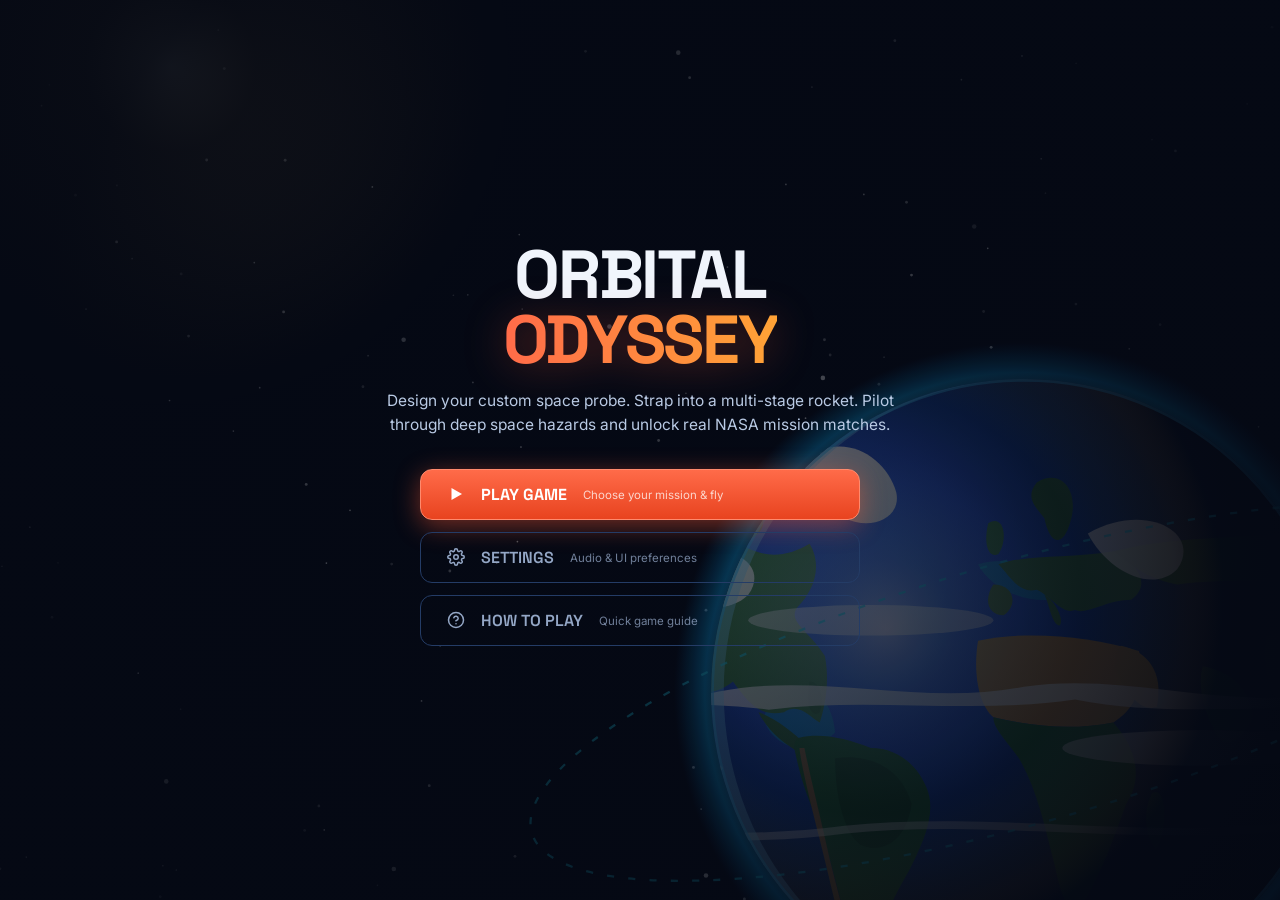
==== public/index.html @ 27b7d0a8 "Initial commit" ====
<!doctype html>
<html lang="en">
<head>
  <meta charset="utf-8">
  <meta name="viewport" content="width=device-width, initial-scale=1">
  <title>Orbital Odyssey — Spacecraft Builder & Flight Simulator</title>
  <meta name="description" content="Build your custom spacecraft, pass the rocket launch gate, survive deep-space emergencies, and explore the solar system!">
  <meta name="theme-color" content="#060a14">
  <link rel="icon" href="data:image/svg+xml,%3Csvg xmlns='http://www.w3.org/2000/svg' viewBox='0 0 32 32'%3E%3Crect width='32' height='32' rx='7' fill='%23060a14'/%3E%3Cellipse cx='16' cy='16' rx='13' ry='6' fill='none' stroke='%2322d3ee' stroke-width='2' transform='rotate(-25 16 16)'/%3E%3Ccircle cx='16' cy='16' r='5' fill='%23ff5a36'/%3E%3C/svg%3E">
  <link rel="preconnect" href="https://fonts.googleapis.com">
  <link rel="preconnect" href="https://fonts.gstatic.com" crossorigin>
  <link href="https://fonts.googleapis.com/css2?family=Inter:wght@400;500;600&family=JetBrains+Mono:wght@400;500;700&family=Space+Grotesk:wght@500;600;700;800&display=swap" rel="stylesheet">
  <link rel="stylesheet" href="css/styles.css">
</head>
<body>
  <!-- shared SVG paint servers -->
  <svg width="0" height="0" style="position:absolute" aria-hidden="true" focusable="false">
    <defs>
      <radialGradient id="atmo"><stop offset="68%" stop-color="#00e5ff" stop-opacity="0"/><stop offset="82%" stop-color="#00e5ff" stop-opacity=".3"/><stop offset="91%" stop-color="#29b6f6" stop-opacity=".75"/><stop offset="96%" stop-color="#0288d1" stop-opacity=".4"/><stop offset="100%" stop-color="#01579b" stop-opacity="0"/></radialGradient>
      <radialGradient id="atmoE"><stop offset="80%" stop-color="#cfe6ff" stop-opacity="0"/><stop offset="92%" stop-color="#cfe6ff" stop-opacity=".25"/><stop offset="100%" stop-color="#cfe6ff" stop-opacity="0"/></radialGradient>
      <radialGradient id="sphereShade" cx="28%" cy="30%" r="88%"><stop offset="0%" stop-color="#fff" stop-opacity=".25"/><stop offset="38%" stop-color="#fff" stop-opacity="0"/><stop offset="68%" stop-color="#000814" stop-opacity=".45"/><stop offset="88%" stop-color="#000511" stop-opacity=".88"/><stop offset="100%" stop-color="#000208" stop-opacity=".96"/></radialGradient>
      <radialGradient id="sphereShadeE" cx="30%" cy="35%" r="85%"><stop offset="0%" stop-color="#fff" stop-opacity=".22"/><stop offset="45%" stop-color="#000" stop-opacity="0"/><stop offset="100%" stop-color="#050a18" stop-opacity=".82"/></radialGradient>
      <radialGradient id="sphereShadeJ" cx="30%" cy="35%" r="85%"><stop offset="0%" stop-color="#fff" stop-opacity=".12"/><stop offset="50%" stop-color="#000" stop-opacity="0"/><stop offset="100%" stop-color="#000" stop-opacity=".8"/></radialGradient>
      <linearGradient id="rk_white" x1="0" x2="1"><stop offset="0" stop-color="#8d98ab"/><stop offset=".35" stop-color="#f4f6fa"/><stop offset=".7" stop-color="#c9d1de"/><stop offset="1" stop-color="#6b7589"/></linearGradient>
      <linearGradient id="rk_orange" x1="0" x2="1"><stop offset="0" stop-color="#8a3d12"/><stop offset=".35" stop-color="#ff9a52"/><stop offset=".7" stop-color="#d9702b"/><stop offset="1" stop-color="#7a3410"/></linearGradient>
      <radialGradient id="flameGrad" cx="50%" cy="0%" r="100%"><stop offset="0" stop-color="#fff"/><stop offset=".3" stop-color="#ffd27a"/><stop offset=".65" stop-color="#ff7a2e"/><stop offset="1" stop-color="#ff3d1a" stop-opacity="0"/></radialGradient>
      <radialGradient id="sunGlow" cx="50%" cy="50%" r="50%"><stop offset="0" stop-color="#fff6d0" stop-opacity=".95"/><stop offset=".25" stop-color="#ffd27a" stop-opacity=".4"/><stop offset="1" stop-color="#ffd27a" stop-opacity="0"/></radialGradient>
      <radialGradient id="stageGlow" cx="50%" cy="48%" r="60%"><stop offset="0" stop-color="#16315c" stop-opacity=".75"/><stop offset="1" stop-color="#060a14" stop-opacity="0"/></radialGradient>
      <filter id="softGlow" x="-50%" y="-50%" width="200%" height="200%"><feGaussianBlur stdDeviation="3" result="b"/><feMerge><feMergeNode in="b"/><feMergeNode in="SourceGraphic"/></feMerge></filter>
    </defs>
  </svg>

  <header id="topbar">
    <div class="brand" id="brand" title="Orbital Odyssey - Return to Main Menu">
      <svg class="logo" viewBox="0 0 40 40" aria-hidden="true">
        <ellipse cx="20" cy="20" rx="17" ry="7" fill="none" stroke="#22d3ee" stroke-width="2" transform="rotate(-24 20 20)"/>
        <circle cx="20" cy="20" r="8.5" fill="#0b1426" stroke="#ff5a36" stroke-width="3"/>
        <circle cx="33.5" cy="12.6" r="2.6" fill="#ff5a36"/>
      </svg>
      <div class="brand-text"><b>ORBITAL ODYSSEY</b><span>Spacecraft Simulator</span></div>
    </div>
    <ol id="gameStages" class="stages-nav" aria-label="Game progress">
      <li data-n="1"><b>1. MENU</b><i>Home</i></li>
      <li data-n="2"><b>2. MISSION</b><i>Select</i></li>
      <li data-n="3"><b>3. WORKSHOP</b><i>Build</i></li>
      <li data-n="4"><b>4. LAUNCH</b><i>Liftoff</i></li>
      <li data-n="5"><b>5. FLIGHT</b><i>Hazards</i></li>
      <li data-n="6"><b>6. REPORT</b><i>Debrief</i></li>
    </ol>
    <div id="phaseLabel" class="mono"></div>
    <div class="top-actions">
      <button class="btn ghost small" id="btnTopSettings" title="Game Settings"><svg class="btn-svg" viewBox="0 0 24 24"><circle cx="12" cy="12" r="3"/><path d="M19.4 15a1.65 1.65 0 0 0 .33 1.82l.06.06a2 2 0 0 1 0 2.83 2 2 0 0 1-2.83 0l-.06-.06a1.65 1.65 0 0 0-1.82-.33 1.65 1.65 0 0 0-1 1.51V21a2 2 0 0 1-2 2 2 2 0 0 1-2-2v-.09A1.65 1.65 0 0 0 9 19.4a1.65 1.65 0 0 0-1.82.33l-.06.06a2 2 0 0 1-2.83 0 2 2 0 0 1 0-2.83l.06-.06a1.65 1.65 0 0 0 .33-1.82 1.65 1.65 0 0 0-1.51-1H3a2 2 0 0 1-2-2 2 2 0 0 1 2-2h.09A1.65 1.65 0 0 0 4.6 9a1.65 1.65 0 0 0-.33-1.82l-.06-.06a2 2 0 0 1 0-2.83 2 2 0 0 1 2.83 0l.06.06a1.65 1.65 0 0 0 1.82.33H9a1.65 1.65 0 0 0 1-1.51V3a2 2 0 0 1 2-2 2 2 0 0 1 2 2v.09a1.65 1.65 0 0 0 1 1.51 1.65 1.65 0 0 0 1.82-.33l.06-.06a2 2 0 0 1 2.83 0 2 2 0 0 1 0 2.83l-.06.06a1.65 1.65 0 0 0-.33 1.82V9a1.65 1.65 0 0 0 1.51 1H21a2 2 0 0 1 2 2 2 2 0 0 1-2 2h-.09a1.65 1.65 0 0 0-1.51 1z"/></svg> Settings</button>
      <button class="btn ghost small" id="btnTutorial" title="View interactive tutorial"><svg class="btn-svg" viewBox="0 0 24 24"><circle cx="12" cy="12" r="10"/><path d="M9.09 9a3 3 0 0 1 5.83 1c0 2-3 3-3 3"/><line x1="12" y1="17" x2="12.01" y2="17"/></svg> How to Play</button>
      <button class="btn ghost small" id="btnMute" aria-pressed="false"><span id="muteIcon"><svg class="btn-svg" viewBox="0 0 24 24"><polygon points="11 5 6 9 2 9 2 15 6 15 11 19 11 5"/><path d="M19.07 4.93a10 10 0 0 1 0 14.14M15.54 8.46a5 5 0 0 1 0 7.07"/></svg></span> <span id="muteText">Sound ON</span></button>
    </div>
  </header>

  <main id="app">
    <!-- ================= 1. MAIN MENU SCREEN ================= -->
    <section id="screen-menu" class="screen active" aria-label="Main Menu">
      <div class="title-art"><svg id="menuArt" viewBox="0 0 900 700" preserveAspectRatio="xMidYMid slice" aria-hidden="true"></svg></div>
      <div class="menu-hero-wrap">
        <h1 class="menu-game-title">ORBITAL<br><span>ODYSSEY</span></h1>
        <p class="menu-tagline">Design your custom space probe. Strap into a multi-stage rocket. Pilot through deep space hazards and unlock real NASA mission matches.</p>

        <div class="menu-buttons-grid">
          <button class="btn primary big menu-btn pulse-btn" id="btnMenuPlay">
            <svg class="btn-svg" viewBox="0 0 24 24"><polygon points="6 4 20 12 6 20 6 4" fill="currentColor" stroke="none"/></svg> PLAY GAME <small>Choose your mission &amp; fly</small>
          </button>
          <button class="btn ghost big menu-btn" id="btnMenuSettings">
            <svg class="btn-svg" viewBox="0 0 24 24"><circle cx="12" cy="12" r="3"/><path d="M19.4 15a1.65 1.65 0 0 0 .33 1.82l.06.06a2 2 0 0 1 0 2.83 2 2 0 0 1-2.83 0l-.06-.06a1.65 1.65 0 0 0-1.82-.33 1.65 1.65 0 0 0-1 1.51V21a2 2 0 0 1-2 2 2 2 0 0 1-2-2v-.09A1.65 1.65 0 0 0 9 19.4a1.65 1.65 0 0 0-1.82.33l-.06.06a2 2 0 0 1-2.83 0 2 2 0 0 1 0-2.83l.06-.06a1.65 1.65 0 0 0 .33-1.82 1.65 1.65 0 0 0-1.51-1H3a2 2 0 0 1-2-2 2 2 0 0 1 2-2h.09A1.65 1.65 0 0 0 4.6 9a1.65 1.65 0 0 0-.33-1.82l-.06-.06a2 2 0 0 1 0-2.83 2 2 0 0 1 2.83 0l.06.06a1.65 1.65 0 0 0 1.82.33H9a1.65 1.65 0 0 0 1-1.51V3a2 2 0 0 1 2-2 2 2 0 0 1 2 2v.09a1.65 1.65 0 0 0 1 1.51 1.65 1.65 0 0 0 1.82-.33l.06-.06a2 2 0 0 1 2.83 0 2 2 0 0 1 0 2.83l-.06.06a1.65 1.65 0 0 0-.33 1.82V9a1.65 1.65 0 0 0 1.51 1H21a2 2 0 0 1 2 2 2 2 0 0 1-2 2h-.09a1.65 1.65 0 0 0-1.51 1z"/></svg> SETTINGS <small>Audio &amp; UI preferences</small>
          </button>
          <button class="btn ghost big menu-btn" id="btnMenuTutorial">
            <svg class="btn-svg" viewBox="0 0 24 24"><circle cx="12" cy="12" r="10"/><path d="M9.09 9a3 3 0 0 1 5.83 1c0 2-3 3-3 3"/><line x1="12" y1="17" x2="12.01" y2="17"/></svg> HOW TO PLAY <small>Quick game guide</small>
          </button>
        </div>
      </div>
    </section>

    <!-- ================= 2. LEVEL SELECTION SCREEN ================= -->
    <section id="screen-level" class="screen" aria-label="Level Select">
      <div class="title-art"><svg id="levelArt" viewBox="0 0 900 700" preserveAspectRatio="xMidYMid slice" aria-hidden="true"></svg></div>
      <div class="title-inner">
        <div class="level-head">
          <button class="btn ghost small" id="btnBackToMenu">&larr; Back to Main Menu</button>
          <div class="section-label mono">SELECT YOUR MISSION DESTINATION</div>
          <h2>Where do you want to explore?</h2>
          <p class="dim">Pick a target destination. Each mission has unique budget, weight limits, sunlight conditions, and radiation hazards.</p>
        </div>

        <div id="scnCards" class="scn-cards"></div>
        <div id="briefing" class="briefing"></div>

        <div class="cta-row">
          <button class="btn primary big pulse-btn" id="btnStartLevel">
            <svg class="btn-svg" viewBox="0 0 24 24"><path d="M4.5 16.5c-1.5 1.26-2 5-2 5s3.74-.5 5-2c.71-.84.7-2.13-.09-2.91a2.18 2.18 0 0 0-2.91-.09z"/><path d="m12 15-3-3a22 22 0 0 1 2-3.95A12.88 12.88 0 0 1 22 2c0 2.72-.78 7.5-4.05 11a22.7 22.7 0 0 1-3.95 2z"/></svg> ENTER WORKSHOP &rarr; <small>Start Designing Your Ship</small>
          </button>
        </div>
      </div>
    </section>

    <!-- ================= 3. SPACECRAFT WORKSHOP ================= -->
    <section id="screen-config" class="screen" aria-label="Spacecraft Workshop">
      <!-- HUD Vitals -->
      <div id="hud" aria-live="off"></div>

      <!-- Workshop Grid -->
      <div id="cfgGrid">
        <aside id="leftPanel" class="panel" aria-label="Parts workshop">
          <div class="workshop-tools-bar">
            <div id="tabs" role="tablist" aria-label="Subsystems"></div>
            <!-- Simplified UI toggle -->
            <div class="ui-mode-toggle" title="Switch between simplified view and detailed specifications">
              <button class="ui-mode-btn active" id="btnModeSimple">Simple View</button>
              <button class="ui-mode-btn" id="btnModeDetailed">Detailed Specs</button>
            </div>
          </div>
          <div id="tabBlurb" class="blurb"></div>
          <div id="cards" class="cards"></div>
        </aside>

        <!-- 3D Center Stage -->
        <div id="stageWrap" class="stage-wrap">
          <svg id="stage" viewBox="0 0 760 540" role="img" aria-label="Rotating 2.5D spacecraft in workshop">
            <rect width="760" height="540" fill="#070d1b"/>
            <rect width="760" height="540" fill="url(#stageGlow)"/>
            <g id="stageBg"></g>
            <ellipse id="shipShadow" cx="380" cy="420" rx="170" ry="34" fill="#000" opacity=".5"/>
            <g id="shipG" transform="translate(380,262)"><g id="shipLayer"></g></g>
            <g id="fxLayer"></g>
            <g class="brackets" fill="none" stroke="#22d3ee" stroke-width="2" opacity=".55">
              <path d="M16 44V16h28M744 44V16h-28M16 496v28h28M744 496v28h-28"/>
            </g>
          </svg>
          <div class="stage-tag mono tl">SPACECRAFT WORKSHOP &bull; <span id="stageScn"></span></div>
          <div class="stage-tag mono tr"><span class="dot"></span> ASSEMBLY ACTIVE</div>
          <div class="stage-tag mono bl">Tip: Drag to rotate ship &bull; Hover card to preview &bull; Click to equip</div>
          <div class="stage-ctl">
            <label class="chk"><input type="checkbox" id="chkLabels" checked> Labels</label>
            <label class="chk"><input type="checkbox" id="chkSpin" checked> Auto-rotate</label>
          </div>
          <div id="boosterTag" class="booster-tag mono"></div>
        </div>

        <!-- Right Flight Director / Checklist Panel -->
        <aside id="rightPanel" class="panel" aria-label="Flight director console">
          <div class="panel-title mono">FLIGHT READINESS CHECKLIST</div>
          <div id="segments" class="segments"></div>
          
          <div class="panel-subtitle mono">ENGINEERING ALERTS</div>
          <div id="warnings" class="warnings" aria-live="polite"></div>

          <div class="panel-subtitle mono">INSTALLED COMPONENTS <span id="bomCount"></span></div>
          <div id="bom" class="bom"></div>

          <div class="launch-box">
            <button class="btn launch" id="btnLaunch"><svg class="btn-svg" viewBox="0 0 24 24"><path d="M4.5 16.5c-1.5 1.26-2 5-2 5s3.74-.5 5-2c.71-.84.7-2.13-.09-2.91a2.18 2.18 0 0 0-2.91-.09z"/><path d="m12 15-3-3a22 22 0 0 1 2-3.95A12.88 12.88 0 0 1 22 2c0 2.72-.78 7.5-4.05 11a22.7 22.7 0 0 1-3.95 2z"/></svg> LAUNCH MISSION</button>
            <button class="btn ghost small" id="btnBackToLevel">&larr; Back to Mission Select</button>
          </div>
        </aside>
      </div>
    </section>

    <!-- ================= 4. LAUNCH SCREEN ================= -->
    <section id="screen-launch" class="screen" aria-label="Launch sequence">
      <div id="launchWrap">
        <div class="launch-stage">
          <svg id="launchSvg" viewBox="0 0 800 540" preserveAspectRatio="xMidYMid slice" aria-label="Rocket ascent animation"></svg>
          <div id="launchCall" class="call mono"></div>
          <div class="launch-mission-bar mono" id="launchMissionBar">
            <span class="badge-dot" style="background:var(--cyan)"></span>
            <span>HOLD GREEN CORRIDOR &bull; SEPARATE BOOSTERS AT BURNOUT!</span>
          </div>
          <div class="arcade-score-badge mono" id="launchScoreBadge">
            <span>FLIGHT SCORE: <b id="launchScoreVal">0</b></span>
            <span class="combo-pill" id="launchComboPill">1.0x VECTOR</span>
          </div>
          <div class="launch-arcade-bar" id="launchArcadeBar">
            <button class="arcade-steer-btn" id="btnSteerLeft" title="Steer Left (A / Left Arrow)"><svg class="btn-svg" viewBox="0 0 24 24"><polyline points="15 18 9 12 15 6"/></svg> STEER [A]</button>
            <div class="corridor-gauge" title="Keep the rocket in the green trajectory corridor">
              <span class="corridor-lbl mono">FLIGHT VECTOR</span>
              <div class="corridor-track">
                <div class="corridor-zone"></div>
                <div class="corridor-pointer" id="corridorPointer"></div>
              </div>
            </div>
            <button class="arcade-steer-btn" id="btnSteerRight" title="Steer Right (D / Right Arrow)">STEER [D] <svg class="btn-svg" viewBox="0 0 24 24"><polyline points="9 18 15 12 9 6"/></svg></button>
            <button class="arcade-stage-btn pulse-crisis" id="btnManualStage" style="display:none" title="Separate Stage (SPACE)"><svg class="btn-svg" viewBox="0 0 24 24"><polygon points="13 2 3 14 12 14 11 22 21 10 12 10 13 2"/></svg> &#128640; SEPARATE BOOSTERS NOW! [SPACE]</button>
          </div>
        </div>
        <aside class="panel launch-hud">
          <div class="panel-title mono">LAUNCH CONTROL &bull; COUNTDOWN</div>
          <div class="clock mono" id="launchClock">T-00:03</div>
          <div class="tm-grid mono">
            <div><span>ALTITUDE</span><b id="tmAlt">0</b><i>km</i></div>
            <div><span>SPEED</span><b id="tmVel">0.00</b><i>km/s</i></div>
            <div><span>STAGE</span><b id="tmStage">PAD</b><i></i></div>
            <div><span>SPEED GAINED</span><b id="tmDv">0.00</b><i>km/s</i></div>
          </div>
          <!-- Launch Stress / Stability Card -->
          <div class="launch-stress-card" id="launchStressCard">
            <div class="stress-head mono">
              <span>FLIGHT STABILITY</span>
              <b id="stressVal" style="color:var(--cyan)">100% NOMINAL</b>
            </div>
            <div class="stress-track">
              <div id="stressFill" class="stress-fill good" style="width:100%"></div>
            </div>
            <div class="stress-tip mono" id="stressTip">STEER TO STAY IN GREEN CORRIDOR</div>
          </div>
          <div class="panel-title mono">PRE-FLIGHT GO / NO-GO POLL</div>
          <ul id="gates" class="gates"></ul>
          <div class="panel-title mono">ROCKET SPEED &amp; FUEL (DELTA-V)</div>
          <div class="dvbar"><div id="dvFill"></div><div id="dvReq"></div></div>
          <div class="mono dvtxt" id="dvText"></div>
        </aside>
      </div>
      <div id="failModal" class="modal" hidden></div>
    </section>

    <!-- ================= 5. LIVE OPERATIONS ================= -->
    <section id="screen-ops" class="screen" aria-label="Live deep-space operations">
      <div id="opsGrid">
        <div id="opsStage" class="stage-wrap ops-stage">
          <div class="ops-viewport-wrap" id="opsViewportWrap">
            <svg id="opsSvg" viewBox="0 0 760 470" aria-label="Orbital view"></svg>
            <div class="ops-clock mono" id="opsClock">MET 00:00</div>
            <div class="ops-score-pill mono" id="opsScorePill">SCORE: <b id="gameScoreVal">0</b> &bull; PHOTOS: <b id="photoCount">0/3</b></div>
            <button class="btn ghost small ops-guide-trigger-btn" id="btnOpsGuide" title="Open Stage 5 Flight Guide"><svg class="btn-svg" viewBox="0 0 24 24"><circle cx="12" cy="12" r="10"/><path d="M9.09 9a3 3 0 0 1 5.83 1c0 2-3 3-3 3"/><line x1="12" y1="17" x2="12.01" y2="17"/></svg> Flight Guide</button>
            <div id="crisisBanner" class="crisis-banner" hidden></div>
            <div class="ops-orbit-tag mono" id="opsOrbitTag"></div>
            <div id="opsFlash" class="flash"></div>

            <!-- Interactive Science Target Reticle & Shutter Button -->
            <div id="scienceTarget" class="science-target" style="display:none">
              <div class="target-crosshair"></div>
              <div class="target-info">
                <span class="target-badge mono">DISCOVERY IN RANGE</span>
                <b class="target-title" id="targetTitle">AURORA BOREALIS</b>
                <button class="btn primary small snap-btn pulse-btn" id="btnSnapPhoto">
                  <svg class="btn-svg" viewBox="0 0 24 24"><path d="M23 19a2 2 0 0 1-2 2H3a2 2 0 0 1-2-2V8a2 2 0 0 1 2-2h4l2-3h6l2 3h4a2 2 0 0 1 2 2z"/><circle cx="12" cy="13" r="4"/></svg> SNAP PHOTO [SPACE]
                </button>
              </div>
            </div>
            <div id="shutterFlash" class="shutter-flash"></div>
            <div id="discoveryCard" class="discovery-card" hidden></div>
          </div>

          <!-- Tactile Spacecraft Flight Deck Console -->
          <div class="flight-deck-console" id="flightDeckConsole">
            <!-- Station 1: Propulsion & Thruster Controls -->
            <div class="console-box rcs-station">
              <div class="console-head mono">
                <span class="mod-led active"></span>
                <span>RCS PROPULSION</span>
                <b id="rcsFuelBadge" class="fuel-badge">READY</b>
              </div>
              <div class="rcs-actions-deck">
                <button class="rcs-fire-btn pulse-crisis" id="btnConsoleRcsBurst" title="Fire RCS Thruster Burst (SPACE)">
                  <svg class="btn-svg" viewBox="0 0 24 24"><polygon points="13 2 3 14 12 14 11 22 21 10 12 10 13 2"/></svg>
                  <div class="btn-label-group">
                    <b>FIRE RCS BURST [SPACE]</b>
                    <small>-2.8s IN SHADOW &bull; +150 PTS</small>
                  </div>
                </button>
              </div>
            </div>

            <!-- Station 2: Power Matrix -->
            <div class="console-box power-station">
              <div class="console-head mono">
                <span class="mod-led active" id="pwrDeckLed"></span>
                <span>POWER MATRIX</span>
                <b id="consoleNetVal" class="mono" style="color:var(--green)">+25 W</b>
              </div>
              <div class="pwr-switches-deck">
                <button class="console-sw on" id="swDeckCam" data-deck-act="instCam" title="Toggle Cameras">
                  <span class="sw-bulb"></span>
                  <span class="mono">CAMERAS</span>
                </button>
                <button class="console-sw on" id="swDeckSci" data-deck-act="instSci" title="Toggle Sensors">
                  <span class="sw-bulb"></span>
                  <span class="mono">SENSORS</span>
                </button>
                <button class="console-sw on" id="swDeckTx" data-deck-act="txBoost" title="Toggle Radio Boost">
                  <span class="sw-bulb"></span>
                  <span class="mono">TX BOOST</span>
                </button>
                <button class="console-sw" id="swDeckEco" data-deck-act="ecoSleep" title="Toggle Power Saving Sleep">
                  <span class="sw-bulb amber"></span>
                  <span class="mono">ECO SLEEP</span>
                </button>
              </div>
            </div>

            <!-- Station 3: Tactical Emergency Module -->
            <div class="console-box emergency-station" id="consoleEmergencyStation">
              <div id="deckEmergencyContent"></div>
            </div>
          </div>
        </div>
        <aside id="opsPanel" class="panel ops-panel" aria-label="Spacecraft control panel"></aside>
      </div>
    </section>

    <!-- ================= 6. RESULTS & DEBRIEF ================= -->
    <section id="screen-debrief" class="screen" aria-label="Mission evaluation report">
      <div id="debrief" class="debrief"></div>
    </section>
  </main>

  <!-- ================= SETTINGS MODAL ================= -->
  <div id="settingsModal" class="modal settings-modal" hidden>
    <div class="modal-card settings-card" role="dialog" aria-modal="true" aria-labelledby="settingsTitle">
      <div class="modal-head">
        <span class="mono">PREFERENCES</span>
        <h2 id="settingsTitle">Game Settings</h2>
        <button class="tut-close-btn" id="btnSettingsX" aria-label="Close Settings">&times;</button>
      </div>
      <div class="modal-body settings-body">
        <div class="setting-row">
          <div>
            <b>Game Audio &amp; Sound FX</b>
            <p class="dim">Adjust synthesizer sound effects, rocket rumbles, and flight alarms.</p>
          </div>
          <div class="volume-slider-box">
            <button class="btn ghost small vol-mute-btn" id="btnVolMute" title="Mute/Unmute"><svg class="btn-svg" viewBox="0 0 24 24"><polygon points="11 5 6 9 2 9 2 15 6 15 11 19 11 5"/><path d="M19.07 4.93a10 10 0 0 1 0 14.14M15.54 8.46a5 5 0 0 1 0 7.07"/></svg></button>
            <input type="range" id="volSlider" min="0" max="100" value="70" class="volume-slider" aria-label="Game Volume">
            <span class="mono vol-val" id="volVal">70%</span>
          </div>
        </div>

        <div class="setting-row">
          <div>
            <b>Interactive Tutorial</b>
            <p class="dim">Step-by-step game guide explaining spacecraft assembly, launch checks, and space hazards.</p>
          </div>
          <div class="tut-setting-btns">
            <button class="btn primary" id="btnSettingsPlayTut"><svg class="btn-svg" viewBox="0 0 24 24"><polygon points="6 4 20 12 6 20 6 4" fill="currentColor" stroke="none"/></svg> Play Tutorial Now</button>
            <button class="btn ghost small" id="btnSettingsResetTut" title="Reset auto-display for first-time play">Reset Auto-Play</button>
          </div>
        </div>
      </div>
      <div class="modal-foot">
        <button class="btn primary" id="btnSettingsClose">Save &amp; Close</button>
      </div>
    </div>
  </div>

  <!-- ================= INTERACTIVE TUTORIAL MODAL ================= -->
  <div id="tutorialModal" class="modal tutorial-modal" hidden>
    <div class="modal-card tut-card" role="dialog" aria-modal="true" aria-labelledby="tutTitle">
      <div class="tut-head">
        <div class="tut-step-badge mono" id="tutStepBadge">STEP 1 OF 6</div>
        <button class="tut-close-btn" id="btnTutSkip" aria-label="Skip Tutorial">&times; Skip</button>
      </div>
      <div class="tut-body">
        <div class="tut-icon-wrap" id="tutIcon"><svg class="icon-svg tut-icon-svg" viewBox="0 0 24 24"><path d="M13 7 9 3 5 7l4 4"/><path d="m17 11 4 4-4 4-4-4"/><path d="m8 12 4 4 6-6-4-4Z"/><path d="m16 8 3-3"/><path d="M9 21a6 6 0 0 0-6-6"/></svg></div>
        <h2 id="tutTitle">Welcome, Flight Commander!</h2>
        <p id="tutDesc">You are about to design and fly a real NASA-inspired spacecraft. Let's do a quick 6-step walkthrough to ensure your mission is a success!</p>
        <div class="tut-visual" id="tutVisual"></div>
      </div>
      <div class="tut-foot">
        <div class="tut-dots" id="tutDots"></div>
        <div class="tut-actions">
          <button class="btn ghost small" id="btnTutPrev" style="display:none">&larr; Back</button>
          <button class="btn primary" id="btnTutNext">Next &rarr;</button>
        </div>
      </div>
    </div>
  </div>

  <!-- ================= STAGE 5 FLIGHT OPERATIONS GUIDE MODAL ================= -->
  <div id="opsTutModal" class="modal tutorial-modal" hidden>
    <div class="modal-card tut-card ops-guide-dialog" role="dialog" aria-modal="true" aria-labelledby="opsTutTitle">
      <div class="tut-head">
        <div class="tut-step-badge mono">STAGE 5 &bull; SPACE FLIGHT GUIDE</div>
        <button class="tut-close-btn" id="btnOpsTutSkip" aria-label="Close Guide">&times; Close</button>
      </div>
      <div class="tut-body ops-guide-body">
        <div class="tut-icon-wrap"><svg class="btn-svg" style="width:36px;height:36px;" viewBox="0 0 24 24"><path d="M4.5 16.5c-1.5 1.26-2 5-2 5s3.74-.5 5-2c.71-.84.7-2.13-.09-2.91a2.18 2.18 0 0 0-2.91-.09z"/><path d="m12 15-3-3a22 22 0 0 1 2-3.95A12.88 12.88 0 0 1 22 2c0 2.72-.78 7.5-4.05 11a22.7 22.7 0 0 1-3.95 2z"/></svg></div>
        <h2 id="opsTutTitle">Live Deep-Space Operations!</h2>
        <p>Your probe is now orbiting in space. Cruise freely while systems are green, but respond quickly to <b>3 space emergencies</b>:</p>
        <div class="ops-guide-grid">
          <div class="ops-guide-card">
            <div class="guide-num">1</div>
            <div class="guide-content">
              <div class="guide-card-head">
                <b>Night Shadow (Eclipse)</b>
                <span class="guide-badge-alert">Emergency 1</span>
              </div>
              <p>Solar panels produce 0 W in the dark. Keep your battery alive until sunrise:</p>
              <div class="guide-steps-flow">
                <span class="guide-step-pill action"><svg class="btn-svg" viewBox="0 0 24 24"><path d="M21 12.79A9 9 0 1 1 11.21 3 7 7 0 0 0 21 12.79z"/></svg> Click "Sleep Instruments" (Auto-wakes at sunrise!)</span>
              </div>
            </div>
          </div>
          <div class="ops-guide-card active-guide-card">
            <div class="guide-num">2</div>
            <div class="guide-content">
              <div class="guide-card-head">
                <b>Cosmic Ray Glitch</b>
                <span class="guide-badge-alert">Emergency 2</span>
              </div>
              <p>Radiation freezes flight computer. Two easy ways to restore it:</p>
              <div class="guide-steps-flow">
                <span class="guide-step-pill action"><svg class="btn-svg" viewBox="0 0 24 24"><path d="M13 2L3 14h9l-1 8 10-12h-9l1-8z"/></svg> <b>Method 1:</b> Tap 4 flashing RAM chips</span>
                <span class="mono dim" style="font-size:10px;">- OR -</span>
                <span class="guide-step-pill"><svg class="btn-svg" viewBox="0 0 24 24"><path d="M12 2v6M9 2v4M15 2v4M6 8h12v4a6 6 0 0 1-6 6v4"/></svg> <b>Method 2:</b> Route Backup &rarr; Reboot</span>
              </div>
            </div>
          </div>
          <div class="ops-guide-card">
            <div class="guide-num">3</div>
            <div class="guide-content">
              <div class="guide-card-head">
                <b>Radio Window Closing</b>
                <span class="guide-badge-alert">Emergency 3</span>
              </div>
              <p>Earth contact window is closing. Downlink stored telemetry:</p>
              <div class="guide-steps-flow">
                <span class="guide-step-pill action"><svg class="btn-svg" viewBox="0 0 24 24"><path d="M2 20h.01M7 20v-4M12 20v-8M17 20V4"/><polyline points="13 8 17 4 21 8"/></svg> Click "Activate Boost" (+50% speed)</span>
              </div>
            </div>
          </div>
        </div>
      </div>
      <div class="tut-foot">
        <div class="mono dim" style="font-size:11.5px">Tip: Re-open anytime via the top-right button!</div>
        <button class="btn primary big" id="btnOpsTutStart"><svg class="btn-svg" viewBox="0 0 24 24"><path d="M4.5 16.5c-1.5 1.26-2 5-2 5s3.74-.5 5-2c.71-.84.7-2.13-.09-2.91a2.18 2.18 0 0 0-2.91-.09z"/><path d="m12 15-3-3a22 22 0 0 1 2-3.95A12.88 12.88 0 0 1 22 2c0 2.72-.78 7.5-4.05 11a22.7 22.7 0 0 1-3.95 2z"/></svg> Start Flight &rarr;</button>
      </div>
    </div>
  </div>

  <div id="toast" role="status" aria-live="polite"></div>

  <script src="js/data.js"></script>
  <script src="js/engine.js"></script>
  <script src="js/audio.js"></script>
  <script src="js/iso.js"></script>
  <script src="js/ui.js"></script>
  <script src="js/flow.js"></script>
</body>
</html>
---- public/css/styles.css ----
/* Orbital Odyssey — Modern Space Mission Simulator aesthetic */
:root {
  --bg: #050914;
  --bg2: #081020;
  --panel: #0a1426;
  --panel2: #0e1b33;
  --line: #182846;
  --line2: #243c66;
  --txt: #f0f5fc;
  --dim: #94a7c6;
  --mute: #586c8f;
  --cyan: #22d3ee;
  --cyan2: #67e8f9;
  --orange: #ff5a36;
  --orange-glow: rgba(255, 90, 54, .45);
  --green: #34d399;
  --green-glow: rgba(52, 211, 153, .4);
  --amber: #fbbf24;
  --red: #f87171;
  --violet: #a78bfa;
  --mono: 'JetBrains Mono', ui-monospace, 'SFMono-Regular', Menlo, Consolas, monospace;
  --head: 'Space Grotesk', 'Inter', system-ui, sans-serif;
  --body: 'Inter', system-ui, -apple-system, 'Segoe UI', sans-serif;
  --top: 56px;
}

* {
  box-sizing: border-box;
}

html,
body {
  margin: 0;
  background: var(--bg);
  color: var(--txt);
  font-family: var(--body);
  font-size: 14px;
  line-height: 1.45;
  -webkit-font-smoothing: antialiased;
}

body {
  min-height: 100vh;
  overflow-x: hidden;
}

button {
  font-family: inherit;
  color: inherit;
  cursor: pointer;
}

h1,
h2,
h3,
h4,
h5 {
  font-family: var(--head);
  margin: 0;
  font-weight: 700;
  letter-spacing: -.01em;
}

p {
  margin: 0;
}

.mono {
  font-family: var(--mono);
  letter-spacing: .02em;
}

.dim {
  color: var(--dim);
}

:focus-visible {
  outline: 2px solid var(--cyan2);
  outline-offset: 2px;
}

.eyebrow {
  font-size: 11px;
  letter-spacing: .16em;
  color: var(--cyan);
  text-transform: uppercase;
}

/* ---------- buttons ---------- */
.btn {
  border: 1px solid var(--line2);
  background: #112042;
  padding: 9px 16px;
  border-radius: 10px;
  font-weight: 600;
  font-size: 13px;
  display: inline-flex;
  align-items: center;
  gap: 8px;
  transition: transform .12s, background .15s, border-color .15s, box-shadow .15s;
}

.btn:hover {
  background: #17305e;
  border-color: var(--cyan);
}

.btn:active {
  transform: translateY(1px) scale(.99);
}

.btn.ghost {
  background: transparent;
  border-color: var(--line2);
  color: var(--dim);
}

.btn.ghost:hover {
  color: var(--txt);
  background: rgba(34, 211, 238, .08);
}

.btn.small {
  padding: 6px 12px;
  font-size: 12px;
}

.btn.primary {
  background: linear-gradient(180deg, #ff6b49, #e8431f);
  border-color: #ff8a6d;
  color: #fff;
  box-shadow: 0 6px 26px var(--orange-glow);
  font-weight: 700;
}

.btn.primary:hover {
  background: linear-gradient(180deg, #ff7b5b, #f0502b);
  box-shadow: 0 8px 34px rgba(255, 90, 54, .6);
  transform: translateY(-1px);
}

.btn.big {
  padding: 14px 26px;
  font-size: 16px;
  font-family: var(--head);
  border-radius: 12px;
  flex-direction: row;
}

.btn small {
  font-weight: 500;
  font-size: 11px;
  opacity: .85;
  font-family: var(--mono);
}

.btn-svg {
  width: 15px;
  height: 15px;
  display: inline-block;
  vertical-align: middle;
  stroke: currentColor;
  fill: none;
  stroke-width: 2;
  stroke-linecap: round;
  stroke-linejoin: round;
  flex: none;
}

.btn.big .btn-svg {
  width: 18px;
  height: 18px;
}

.icon-svg {
  width: 14px;
  height: 14px;
  display: inline-block;
  vertical-align: -2px;
  stroke: currentColor;
  fill: none;
  stroke-width: 2;
  stroke-linecap: round;
  stroke-linejoin: round;
  flex: none;
}

.icon-svg.tut-icon-svg {
  width: 38px;
  height: 38px;
  stroke-width: 1.8;
  color: var(--cyan);
}

.icon-svg.gauge-icon {
  width: 13px;
  height: 13px;
  margin-right: 4px;
  vertical-align: -2px;
  stroke-width: 2;
}

.icon-svg.brief-icon {
  width: 13px;
  height: 13px;
  margin-right: 4px;
  vertical-align: -2px;
  stroke-width: 2;
}

.icon-svg.tut-tag-svg {
  width: 14px;
  height: 14px;
  margin-right: 4px;
  vertical-align: -2px;
  stroke-width: 2;
}

.scn-dot {
  width: 8px;
  height: 8px;
  border-radius: 50%;
  display: inline-block;
  margin-right: 5px;
  vertical-align: 0px;
}
.scn-dot.beg {
  background: var(--green);
  box-shadow: 0 0 6px var(--green);
}
.scn-dot.adv {
  background: var(--red);
  box-shadow: 0 0 6px var(--red);
}

.btn.launch {
  width: 100%;
  justify-content: center;
  flex-direction: column;
  gap: 3px;
  padding: 15px;
  font-family: var(--head);
  font-size: 17px;
  font-weight: 700;
  letter-spacing: .04em;
  background: linear-gradient(180deg, #ff6b49, #e8431f);
  border-color: #ff8a6d;
  color: #fff;
  box-shadow: 0 8px 28px rgba(255, 90, 54, .4);
}

.btn.launch:hover {
  background: linear-gradient(180deg, #ff7e5e, #f14c26);
  box-shadow: 0 10px 36px rgba(255, 90, 54, .6);
  transform: translateY(-1px);
}

.btn.launch.risky {
  background: repeating-linear-gradient(135deg, #6b1d12 0 12px, #8a2616 12px 24px);
  border-color: var(--red);
  animation: riskPulse 1.4s infinite;
}

@keyframes riskPulse {
  50% {
    box-shadow: 0 0 0 4px rgba(248, 113, 113, .3);
  }
}

/* pulse animation for big action button */
.pulse-btn {
  position: relative;
}

.pulse-btn::after {
  content: '';
  position: absolute;
  inset: -4px;
  border-radius: 16px;
  border: 2px solid var(--orange);
  opacity: 0;
  animation: btnGlowPulse 2.4s infinite;
  pointer-events: none;
}

@keyframes btnGlowPulse {
  0% {
    transform: scale(.97);
    opacity: .7;
  }

  50% {
    transform: scale(1.04);
    opacity: 0;
  }

  100% {
    opacity: 0;
  }
}

/* ---------- top bar ---------- */
#topbar {
  height: var(--top);
  display: flex;
  align-items: center;
  gap: 20px;
  padding: 0 20px;
  background: linear-gradient(180deg, #091224, #060b18);
  border-bottom: 1px solid var(--line);
  position: sticky;
  top: 0;
  z-index: 50;
}

.brand {
  display: flex;
  align-items: center;
  gap: 10px;
  cursor: pointer;
  flex: none;
}

.logo {
  width: 34px;
  height: 34px;
}

.brand-text {
  display: flex;
  flex-direction: column;
  line-height: 1.05;
}

.brand-text b {
  font-family: var(--head);
  font-size: 15px;
  letter-spacing: .12em;
  font-weight: 800;
}

.brand-text span {
  font-size: 11px;
  color: var(--cyan);
  font-family: var(--mono);
  letter-spacing: .08em;
}

/* stages navigation in top bar */
.stages-nav {
  display: flex;
  gap: 6px;
  margin: 0;
  padding: 0;
  list-style: none;
}

.stages-nav li {
  display: flex;
  flex-direction: column;
  padding: 4px 12px;
  border: 1px solid var(--line);
  border-radius: 8px;
  background: rgba(255, 255, 255, .02);
  min-width: 90px;
  position: relative;
  transition: all .2s;
}

.stages-nav li b {
  font-family: var(--mono);
  font-size: 11px;
  color: var(--mute);
}

.stages-nav li i {
  font-style: normal;
  font-size: 10.5px;
  color: var(--mute);
}

.stages-nav li.done {
  border-color: rgba(52, 211, 153, .45);
}

.stages-nav li.done b {
  color: var(--green);
}

.stages-nav li.done::after {
  content: '\2713';
  position: absolute;
  right: 8px;
  top: 5px;
  color: var(--green);
  font-size: 12px;
}

.stages-nav li.active {
  border-color: var(--cyan);
  background: rgba(34, 211, 238, .12);
  box-shadow: 0 0 16px rgba(34, 211, 238, .2);
}

.stages-nav li.active b {
  color: var(--cyan2);
}

.stages-nav li.active i {
  color: var(--txt);
}

#phaseLabel {
  margin-left: auto;
  font-size: 11px;
  color: var(--dim);
  letter-spacing: .12em;
  white-space: nowrap;
}

.top-actions {
  display: flex;
  gap: 8px;
  flex: none;
}

body[data-screen="menu"] #topbar {
  display: none !important;
}

body[data-screen="menu"] {
  --top: 0px;
}

#app {
  position: relative;
}

.screen {
  display: none;
}

.screen.active {
  display: block;
  animation: fadeIn .35s ease;
}

@keyframes fadeIn {
  from {
    opacity: 0;
    transform: translateY(6px);
  }

  to {
    opacity: 1;
    transform: none;
  }
}

.panel {
  background: linear-gradient(180deg, var(--panel), #081020);
  border: 1px solid var(--line);
  border-radius: 14px;
  padding: 14px;
}

.panel-title {
  font-size: 11px;
  letter-spacing: .16em;
  color: var(--cyan);
  margin: 12px 0 6px;
  display: flex;
  justify-content: space-between;
  align-items: center;
}

.panel-title:first-child {
  margin-top: 0;
}

.panel-subtitle {
  font-size: 10px;
  letter-spacing: .14em;
  color: var(--dim);
  margin: 12px 0 6px;
  text-transform: uppercase;
}

/* ---------- 1. MAIN MENU SCREEN ---------- */
#screen-menu {
  position: relative;
  min-height: calc(100vh - var(--top));
  overflow: hidden;
  display: none;
  align-items: center;
  justify-content: center;
}

#screen-menu.active {
  display: flex;
}

.title-art {
  position: absolute;
  inset: 0;
  z-index: 0;
  opacity: .95;
}

.title-art svg {
  width: 100%;
  height: 100%;
}

.title-art::after {
  content: '';
  position: absolute;
  inset: 0;
  background: radial-gradient(circle at center, rgba(5, 9, 20, .5) 0%, rgba(5, 9, 20, .92) 80%);
}

.menu-hero-wrap {
  position: relative;
  z-index: 2;
  max-width: 720px;
  width: 100%;
  padding: 40px 24px 60px;
  text-align: center;
  display: flex;
  flex-direction: column;
  align-items: center;
  animation: fadeIn .4s ease;
}

.title-badge {
  display: inline-flex;
  align-items: center;
  gap: 8px;
  padding: 5px 14px;
  border-radius: 20px;
  background: rgba(34, 211, 238, .1);
  border: 1px solid rgba(34, 211, 238, .3);
  color: var(--cyan2);
  font-size: 11px;
  letter-spacing: .14em;
  margin-bottom: 12px;
}

.badge-dot {
  width: 7px;
  height: 7px;
  border-radius: 50%;
  background: var(--cyan);
  box-shadow: 0 0 8px var(--cyan);
  animation: blink 1.6s infinite;
}

.menu-game-title {
  font-size: clamp(40px, 6.5vw, 68px);
  line-height: 0.96;
  margin: 8px 0 16px;
  letter-spacing: -.035em;
  font-weight: 900;
  text-transform: uppercase;
}

.menu-game-title span {
  background: linear-gradient(90deg, #ff6b49, #ffa336);
  -webkit-background-clip: text;
  background-clip: text;
  color: transparent;
  filter: drop-shadow(0 4px 20px rgba(255, 90, 54, .35));
}

.menu-tagline {
  max-width: 560px;
  color: #b9cae4;
  font-size: 15.5px;
  line-height: 1.55;
  margin-bottom: 32px;
}

.menu-buttons-grid {
  display: flex;
  flex-direction: column;
  gap: 12px;
  width: 100%;
  max-width: 440px;
}

.menu-btn {
  width: 100%;
  justify-content: flex-start;
  text-align: left;
  padding: 14px 20px;
  border-radius: 14px;
  display: flex;
  align-items: center;
  gap: 16px;
  position: relative;
  transition: transform .15s, box-shadow .2s, border-color .15s, background .15s;
}

.menu-btn:hover {
  transform: translateY(-2px) scale(1.01);
}

.menu-btn .btn-icon {
  font-size: 22px;
  width: 40px;
  height: 40px;
  display: flex;
  align-items: center;
  justify-content: center;
  border-radius: 10px;
  background: rgba(255, 255, 255, .1);
  flex-shrink: 0;
}

.menu-btn small {
  display: block;
  font-size: 11.5px;
  opacity: .75;
  font-weight: normal;
  font-family: var(--body);
  margin-top: 2px;
}

.menu-feature-strip {
  display: flex;
  flex-wrap: wrap;
  justify-content: center;
  gap: 10px;
  margin-top: 36px;
  font-size: 11.5px;
  color: var(--dim);
}

.menu-feature-strip div {
  display: inline-flex;
  align-items: center;
  gap: 6px;
  padding: 6px 14px;
  border-radius: 20px;
  background: rgba(14, 27, 51, .6);
  border: 1px solid var(--line);
  backdrop-filter: blur(4px);
}

.menu-feature-strip div span {
  font-size: 13px;
}

/* ---------- 2. LEVEL SELECT SCREEN ---------- */
#screen-level {
  position: relative;
  min-height: calc(100vh - var(--top));
  overflow: hidden;
  display: none;
}

#screen-level.active {
  display: block;
}

#screen-level .title-art::after {
  content: '';
  position: absolute;
  inset: 0;
  background: linear-gradient(90deg, rgba(5, 9, 20, .96) 0%, rgba(5, 9, 20, .88) 48%, rgba(5, 9, 20, .4) 100%);
}

.title-inner {
  position: relative;
  z-index: 2;
  max-width: 1160px;
  padding: 32px 36px 60px;
}

.level-head {
  margin-bottom: 20px;
}

.level-head #btnBackToMenu {
  margin-bottom: 14px;
}

.level-head h2 {
  font-size: clamp(26px, 3.5vw, 36px);
  margin: 6px 0 8px;
}

.title-head h1 {
  font-size: clamp(34px, 4.8vw, 58px);
  line-height: 1.05;
  margin: 6px 0 12px;
  letter-spacing: -.03em;
  font-weight: 800;
}

.title-head h1 span {
  background: linear-gradient(90deg, #ff7a45, #ffb347);
  -webkit-background-clip: text;
  background-clip: text;
  color: transparent;
}

.lede {
  max-width: 680px;
  color: #b9cae4;
  font-size: 15px;
  line-height: 1.5;
}

/* feature pills */
.feature-pills {
  display: flex;
  flex-wrap: wrap;
  gap: 8px;
  margin: 16px 0 4px;
  font-size: 11.5px;
}

.feature-pills div {
  display: inline-flex;
  align-items: center;
  gap: 6px;
  padding: 6px 12px;
  border: 1px solid var(--line2);
  border-radius: 8px;
  background: rgba(14, 27, 51, .6);
  color: var(--dim);
}

.pill-icon {
  font-size: 13px;
}

.section-label {
  margin: 24px 0 10px;
  font-size: 11px;
  letter-spacing: .18em;
  color: var(--orange);
  font-weight: 700;
}

/* scenario cards */
.scn-cards {
  display: grid;
  grid-template-columns: repeat(2, minmax(260px, 1fr));
  gap: 14px;
  max-width: 900px;
}

.scn-card {
  position: relative;
  display: flex;
  gap: 14px;
  text-align: left;
  padding: 18px;
  border-radius: 14px;
  border: 1px solid var(--line2);
  background: rgba(10, 20, 38, .86);
  backdrop-filter: blur(8px);
  transition: transform .18s, border-color .18s, box-shadow .2s;
}

.scn-card:hover {
  transform: translateY(-3px);
  border-color: var(--cyan);
  box-shadow: 0 8px 30px rgba(34, 211, 238, .2);
}

.scn-card.sel {
  border-color: var(--orange);
  box-shadow: 0 0 0 1px var(--orange), 0 12px 42px rgba(255, 90, 54, .3);
  background: rgba(22, 22, 36, .94);
}

.scn-icon {
  width: 64px;
  height: 64px;
  flex: none;
}

.scn-icon svg {
  width: 100%;
  height: 100%;
}

.scn-tier {
  font-size: 10.5px;
  letter-spacing: .16em;
  font-weight: 700;
}

.scn-tier.beg {
  color: var(--green);
}

.scn-tier.adv {
  color: var(--amber);
}

.scn-card h3 {
  font-size: 20px;
  margin: 2px 0;
  font-weight: 700;
}

.scn-sub {
  color: var(--dim);
  font-size: 12.5px;
  margin-bottom: 12px;
}

.scn-stats {
  display: grid;
  grid-template-columns: 1fr 1fr;
  gap: 6px 14px;
  margin: 0;
  font-size: 11.5px;
}

.scn-stats div {
  display: flex;
  flex-direction: column;
}

.scn-stats dt {
  color: var(--mute);
  font-size: 9.5px;
  letter-spacing: .12em;
}

.scn-stats dd {
  margin: 0;
  color: var(--txt);
  font-weight: 700;
}

.scn-check {
  position: absolute;
  right: 14px;
  top: 14px;
  font-size: 10px;
  letter-spacing: .12em;
  color: var(--mute);
  font-weight: 700;
}

.scn-card.sel .scn-check {
  color: var(--orange);
}

/* simplified, decluttered briefing overview */
.briefing {
  margin-top: 14px;
  max-width: 900px;
}

.brief-overview {
  background: rgba(10, 20, 38, .86);
  border: 1px solid var(--line);
  border-radius: 14px;
  padding: 18px;
  backdrop-filter: blur(8px);
  display: flex;
  flex-direction: column;
  gap: 14px;
}

.brief-simple {
  padding: 16px 20px;
  gap: 12px;
}

.brief-chips-row {
  display: flex;
  flex-wrap: wrap;
  gap: 8px;
}

.brief-chip {
  font-size: 11.5px;
  padding: 5px 12px;
  border-radius: 8px;
  background: rgba(14, 27, 51, .75);
  border: 1px solid var(--line2);
  color: var(--dim);
}

.brief-chip b {
  color: var(--txt);
  margin-left: 4px;
}

.brief-tag {
  font-size: 10.5px;
  letter-spacing: .16em;
  color: var(--cyan2);
  font-weight: 700;
}

.brief-mission-box h3 {
  font-size: 19px;
  margin: 4px 0 6px;
}

.brief-lead {
  color: #c4d4ed;
  font-size: 14px;
  line-height: 1.5;
}

.brief-rules-grid {
  display: grid;
  grid-template-columns: repeat(2, 1fr);
  gap: 10px;
}

.rule-card {
  padding: 10px 12px;
  border-radius: 10px;
  background: rgba(15, 29, 56, .7);
  border: 1px solid var(--line);
}

.rule-card b {
  display: block;
  font-size: 12.5px;
  color: var(--cyan2);
  margin-bottom: 3px;
  font-family: var(--head);
}

.rule-card span {
  font-size: 11.5px;
  color: var(--dim);
  line-height: 1.4;
  display: block;
}

.brief-quick-stats {
  display: grid;
  grid-template-columns: repeat(4, 1fr);
  gap: 8px;
  padding-top: 6px;
  border-top: 1px solid var(--line);
  font-size: 11px;
}

.brief-quick-stats div {
  display: flex;
  flex-direction: column;
}

.brief-quick-stats span {
  font-size: 9.5px;
  color: var(--mute);
  letter-spacing: .1em;
}

.brief-quick-stats b {
  font-size: 13px;
  color: var(--txt);
}

.brief-quick-stats i {
  font-style: normal;
  font-size: 10px;
  color: var(--amber);
}

.cta-row {
  display: flex;
  flex-wrap: wrap;
  gap: 12px;
  align-items: center;
  margin-top: 20px;
}

.btn-rocket {
  font-size: 18px;
  margin-right: 4px;
}

/* ---------- CONFIGURATOR / WORKSHOP ---------- */
#screen-config.active {
  display: flex;
  flex-direction: column;
  height: calc(100vh - var(--top));
  padding: 12px 16px 14px;
  gap: 12px;
}

#hud {
  display: grid;
  grid-template-columns: repeat(4, 1fr);
  gap: 12px;
  flex: none;
}

.gauge {
  background: linear-gradient(180deg, #0e1b34, #091224);
  border: 1px solid var(--line);
  border-radius: 12px;
  padding: 10px 14px;
  position: relative;
  overflow: hidden;
  transition: border-color .2s, box-shadow .2s;
}

.gauge::before {
  content: '';
  position: absolute;
  left: 0;
  top: 0;
  bottom: 0;
  width: 4px;
  background: var(--green);
}

.gauge.warn::before {
  background: var(--amber);
}

.gauge.bad::before {
  background: var(--red);
}

.gauge.bad {
  border-color: rgba(248, 113, 113, .55);
  box-shadow: 0 0 20px rgba(248, 113, 113, .15);
}

.g-label {
  font-size: 10.5px;
  letter-spacing: .14em;
  color: var(--dim);
  font-weight: 700;
}

.g-val {
  display: flex;
  align-items: baseline;
  gap: 6px;
  margin: 3px 0 6px;
}

.g-val b {
  font-family: var(--mono);
  font-size: 26px;
  font-weight: 700;
  line-height: 1;
}

.g-val i {
  font-style: normal;
  color: var(--dim);
  font-size: 12px;
  font-family: var(--mono);
}

.gauge.warn .g-val b {
  color: var(--amber);
}

.gauge.bad .g-val b {
  color: var(--red);
}

.g-bar {
  position: relative;
  height: 8px;
  border-radius: 4px;
  background: #13223f;
  overflow: hidden;
}

.g-bar .fill {
  position: absolute;
  left: 0;
  top: 0;
  bottom: 0;
  background: linear-gradient(90deg, #14b8a6, var(--green));
  border-radius: 4px;
  transition: background .2s;
}

.gauge.warn .fill {
  background: linear-gradient(90deg, #d97706, var(--amber));
}

.gauge.bad .fill {
  background: linear-gradient(90deg, #dc2626, var(--red));
}

.g-bar .mark {
  position: absolute;
  top: -2px;
  bottom: -2px;
  width: 2px;
  background: #fff;
  box-shadow: 0 0 6px #fff;
}

.g-bar.center .zero {
  position: absolute;
  left: 50%;
  top: -2px;
  bottom: -2px;
  width: 2px;
  background: var(--dim);
}

.g-bar.dual {
  height: 8px;
  background: #13223f;
}

.g-bar.dual .fill.bw {
  top: 0;
  bottom: 4px;
  background: var(--cyan);
}

.g-bar.dual .fill.dt {
  top: 4px;
  bottom: 0;
  background: var(--amber);
}

.gauge.bad .g-bar.dual .fill.dt {
  background: var(--red);
}

.g-sub {
  font-size: 10.5px;
  color: var(--mute);
  margin-top: 6px;
  letter-spacing: .04em;
  white-space: nowrap;
  overflow: hidden;
  text-overflow: ellipsis;
}

#cfgGrid {
  display: grid;
  grid-template-columns: 380px minmax(0, 1fr) 340px;
  gap: 12px;
  flex: 1;
  min-height: 0;
}

#leftPanel,
#rightPanel {
  overflow-y: auto;
  min-height: 0;
  scrollbar-width: thin;
  scrollbar-color: #243658 transparent;
}

.workshop-tools-bar {
  display: flex;
  flex-direction: column;
  gap: 10px;
  margin-bottom: 4px;
}

#tabs {
  display: grid;
  grid-template-columns: repeat(4, 1fr);
  gap: 6px;
}

.ui-mode-toggle {
  display: inline-flex;
  align-self: flex-start;
  background: #060c18;
  padding: 3px;
  border-radius: 8px;
  border: 1px solid var(--line);
  gap: 3px;
}

.ui-mode-btn {
  border: none;
  background: transparent;
  color: var(--dim);
  padding: 5px 12px;
  border-radius: 6px;
  font-size: 11.5px;
  font-weight: 600;
  transition: all .15s;
  cursor: pointer;
}

.ui-mode-btn:hover {
  color: var(--txt);
}

.ui-mode-btn.active {
  background: #152749;
  color: var(--cyan2);
  box-shadow: 0 1px 4px rgba(0, 0, 0, .4);
}

.tab {
  display: flex;
  flex-direction: column;
  align-items: center;
  gap: 2px;
  padding: 8px 4px;
  border-radius: 10px;
  border: 1px solid var(--line);
  background: #0c1830;
  color: var(--dim);
  transition: all .15s;
}

.tab:hover {
  border-color: var(--cyan);
  color: var(--txt);
}

.tab.active {
  background: rgba(34, 211, 238, .14);
  border-color: var(--cyan);
  color: var(--txt);
  box-shadow: inset 0 -2px 0 var(--cyan);
}

.tab .ti svg {
  width: 20px;
  height: 20px;
  fill: none;
  stroke: currentColor;
  stroke-width: 1.7;
  stroke-linecap: round;
  stroke-linejoin: round;
}

.tab b {
  font-size: 12.5px;
  font-family: var(--head);
  font-weight: 700;
}

.tab i {
  font-style: normal;
  font-size: 9px;
  letter-spacing: .12em;
  color: var(--mute);
}

.blurb {
  margin: 10px 2px 10px;
  font-size: 12.5px;
  color: var(--dim);
  line-height: 1.4;
}

.blurb b {
  color: var(--orange);
  font-size: 10.5px;
  letter-spacing: .14em;
  margin-right: 6px;
}

.cards {
  display: flex;
  flex-direction: column;
  gap: 10px;
}

.card {
  border: 1px solid var(--line);
  border-radius: 12px;
  padding: 12px;
  background: #0c1830;
  cursor: pointer;
  transition: border-color .15s, transform .12s, background .15s, box-shadow .2s;
  position: relative;
}

.card:hover {
  border-color: var(--cyan);
  background: #102140;
  transform: translateX(2px);
}

.card.equipped {
  border-color: var(--green);
  background: linear-gradient(180deg, rgba(52, 211, 153, .12), #0c1830);
  box-shadow: 0 0 0 1px rgba(52, 211, 153, .35), 0 6px 24px rgba(52, 211, 153, .14);
}

.card.impossible:not(.equipped) {
  opacity: .7;
}

.card-top {
  display: flex;
  align-items: center;
  gap: 8px;
}

.card-top h4 {
  font-size: 14px;
  flex: 1;
  line-height: 1.2;
  font-weight: 700;
}

.code {
  font-size: 10px;
  padding: 2px 6px;
  border-radius: 5px;
  background: #17284a;
  color: var(--cyan2);
  border: 1px solid var(--line2);
  white-space: nowrap;
}

.eqmark {
  display: none;
  font-size: 9.5px;
  letter-spacing: .1em;
  color: #04130d;
  background: var(--green);
  padding: 2px 7px;
  border-radius: 5px;
  font-weight: 700;
}

.card.equipped .eqmark {
  display: block;
}

.tagline {
  font-size: 11.5px;
  color: var(--amber);
  margin: 5px 0 3px;
  font-weight: 600;
}

.desc {
  font-size: 12px;
  color: #a9bad8;
  line-height: 1.35;
}

.dyn {
  font-size: 10.5px;
  margin-top: 6px;
  padding: 5px 8px;
  background: #08101f;
  border-radius: 6px;
  color: var(--dim);
}

.dyn b {
  color: var(--txt);
}

.dyn .ok {
  color: var(--green);
}

.dyn .bad {
  color: var(--red);
}

.chips {
  display: flex;
  flex-wrap: wrap;
  gap: 5px;
  margin-top: 8px;
}

.chips-compact {
  display: flex;
  flex-wrap: wrap;
  align-items: center;
  gap: 6px;
  margin-top: 6px;
}

.card-details {
  transition: all .22s ease;
}

/* Hover-reveal mechanics in Simple UI mode: hide dense descriptions until hover/focus */
.simple-ui .card-simple .card-details {
  max-height: 0;
  opacity: 0;
  overflow: hidden;
  margin-top: 0;
  transform: translateY(-3px);
  transition: max-height .25s ease, opacity .2s ease, transform .2s ease, margin .2s ease;
  pointer-events: none;
}

.simple-ui .card-simple:hover .card-details,
.simple-ui .card-simple:focus-within .card-details,
.simple-ui .card-simple:focus .card-details {
  max-height: 240px;
  opacity: 1;
  transform: translateY(0);
  margin-top: 8px;
  pointer-events: auto;
}

.chip {
  font-family: var(--mono);
  font-size: 10.5px;
  padding: 3px 7px;
  border-radius: 6px;
  background: #12223f;
  border: 1px solid var(--line);
  color: var(--txt);
}

.chip i {
  font-style: normal;
  color: var(--mute);
  margin-right: 5px;
  font-size: 9px;
  letter-spacing: .08em;
}

.chip.highlight {
  background: rgba(34, 211, 238, .15);
  border-color: rgba(34, 211, 238, .4);
  color: var(--cyan2);
  font-weight: 700;
}

.chip.p {
  color: #fda4af;
}

.chip.c {
  color: #fcd34d;
}

.chip.d {
  color: #93c5fd;
}

.chip.s {
  color: #c4b5fd;
}

.chip.g {
  color: #86efac;
}

.chip.strong {
  background: rgba(52, 211, 153, .16);
  border-color: rgba(52, 211, 153, .5);
}

.src {
  font-size: 9.5px;
  color: var(--mute);
  margin-top: 8px;
}

.stage-wrap {
  position: relative;
  border: 1px solid var(--line);
  border-radius: 14px;
  overflow: hidden;
  background: #070d1b;
  min-height: 0;
}

#stage {
  width: 100%;
  height: 100%;
  display: block;
  cursor: grab;
  touch-action: none;
}

#stage:active {
  cursor: grabbing;
}

.stage-wm {
  fill: #2c4270;
  font-family: var(--mono);
  font-size: 10px;
  letter-spacing: .12em;
}

.shiplabel {
  font-family: var(--mono);
  font-size: 10px;
  font-weight: 700;
  fill: #67e8f9;
  paint-order: stroke;
  stroke: #04101c;
  stroke-width: 3px;
  letter-spacing: .06em;
}

.stage-tag {
  position: absolute;
  font-size: 10.5px;
  letter-spacing: .12em;
  color: var(--dim);
  background: rgba(6, 10, 20, .75);
  padding: 5px 10px;
  border-radius: 6px;
  border: 1px solid var(--line);
  pointer-events: none;
}

.stage-tag.tl {
  left: 12px;
  top: 12px;
}

.stage-tag.tr {
  right: 12px;
  top: 12px;
  color: var(--green);
}

.stage-tag.bl {
  left: 12px;
  bottom: 12px;
}

.dot {
  display: inline-block;
  width: 7px;
  height: 7px;
  border-radius: 50%;
  background: var(--green);
  margin-right: 6px;
  box-shadow: 0 0 8px var(--green);
  animation: blink 1.6s infinite;
}

.dot.ok {
  background: var(--green);
}

.dot.bad {
  background: var(--red);
  box-shadow: 0 0 8px var(--red);
}

@keyframes blink {
  50% {
    opacity: .35;
  }
}

.stage-ctl {
  position: absolute;
  right: 12px;
  bottom: 12px;
  display: flex;
  gap: 10px;
  background: rgba(6, 10, 20, .75);
  border: 1px solid var(--line);
  padding: 6px 10px;
  border-radius: 8px;
}

.chk {
  font-size: 11.5px;
  color: var(--dim);
  display: flex;
  align-items: center;
  gap: 5px;
  cursor: pointer;
}

.chk input {
  accent-color: var(--cyan);
}

.booster-tag {
  position: absolute;
  left: 50%;
  transform: translateX(-50%);
  top: 50px;
  font-size: 11px;
  padding: 5px 14px;
  border-radius: 20px;
  background: rgba(6, 10, 20, .85);
  border: 1px solid var(--line2);
  letter-spacing: .08em;
  white-space: nowrap;
}

.booster-tag.ok {
  border-color: var(--green);
  color: var(--green);
}

.booster-tag.bad {
  border-color: var(--red);
  color: var(--red);
}

.booster-tag.miss {
  color: var(--amber);
  border-color: rgba(251, 191, 36, .5);
}

/* warnings / checklist */
.warnings {
  display: flex;
  flex-direction: column;
  gap: 6px;
}

.warnings .warn {
  display: flex;
  gap: 9px;
  padding: 8px 10px;
  border-radius: 9px;
  border: 1px solid var(--line);
  background: #0c1830;
  animation: slideIn .25s ease;
}

@keyframes slideIn {
  from {
    opacity: 0;
    transform: translateX(8px);
  }

  to {
    opacity: 1;
    transform: none;
  }
}

.warnings .warn b {
  font-size: 10.5px;
  letter-spacing: .1em;
  font-weight: 700;
}

.warn p {
  font-size: 11.5px;
  color: #b9c8e3;
  margin-top: 2px;
  line-height: 1.35;
}

.warnings .warn .wi {
  flex: none;
  width: 20px;
  height: 20px;
  border-radius: 50%;
  display: grid;
  place-items: center;
  font-size: 11px;
  font-weight: 700;
  font-family: var(--mono);
}

.warnings .warn.crit {
  border-color: rgba(248, 113, 113, .6);
  background: rgba(248, 113, 113, .09);
}

.warn.crit b {
  color: var(--red);
}

.warn.crit .wi {
  background: var(--red);
  color: #1a0505;
  animation: blink 1s infinite;
}

.warnings .warn.warn {
  border-color: rgba(251, 191, 36, .5);
  background: rgba(251, 191, 36, .07);
}

.warn.warn b {
  color: var(--amber);
}

.warn.warn .wi {
  background: var(--amber);
  color: #201400;
}

.warnings .warn.info {
  border-color: var(--line2);
}

.warn.info b {
  color: var(--cyan2);
}

.warn.info .wi {
  background: #1b3358;
  color: var(--cyan2);
}

.warnings .warn.ok {
  border-color: rgba(52, 211, 153, .5);
  background: rgba(52, 211, 153, .07);
}

.warn.ok b {
  color: var(--green);
}

.warn.ok .wi {
  background: var(--green);
  color: #04130d;
}

.segments {
  display: grid;
  grid-template-columns: 1fr 1fr;
  gap: 6px;
}

.seg {
  padding: 8px 10px;
  border-radius: 9px;
  border: 1px solid var(--line);
  background: #0c1830;
}

.seg b {
  display: block;
  font-size: 10.5px;
  letter-spacing: .12em;
  font-weight: 700;
}

.seg span {
  font-size: 11px;
  color: var(--dim);
}

.seg.ok {
  border-color: rgba(52, 211, 153, .55);
  background: rgba(52, 211, 153, .06);
}

.seg.ok b {
  color: var(--green);
}

.seg.bad {
  border-color: rgba(248, 113, 113, .6);
  background: rgba(248, 113, 113, .06);
}

.seg.bad b {
  color: var(--red);
}

.seg.miss b {
  color: var(--amber);
}

.bom {
  font-size: 12px;
}

.bom-row {
  display: grid;
  grid-template-columns: 1fr auto auto 22px;
  gap: 8px;
  align-items: center;
  padding: 6px 0;
  border-bottom: 1px solid var(--line);
}

.bom-row.bus {
  color: var(--dim);
}

.bom-row em {
  font-style: normal;
  font-size: 11px;
  color: var(--dim);
}

.bom-row b {
  color: var(--cyan2);
  font-size: 10px;
  margin-right: 3px;
}

.bom-row .x {
  width: 20px;
  height: 20px;
  border-radius: 5px;
  border: 1px solid var(--line2);
  background: transparent;
  color: var(--dim);
  line-height: 1;
  padding: 0;
}

.bom-row .x:hover {
  background: var(--red);
  color: #fff;
  border-color: var(--red);
}

.launch-box {
  margin-top: 14px;
  display: flex;
  flex-direction: column;
  gap: 8px;
  position: sticky;
  bottom: -14px;
  background: linear-gradient(180deg, transparent, #081020 22%);
  padding: 14px 0 0;
}

/* ---------- LAUNCH SCREEN ---------- */
#screen-launch.active {
  display: block;
  padding: 12px 16px;
}

#launchWrap {
  display: grid;
  grid-template-columns: minmax(0, 1fr) 340px;
  gap: 12px;
  height: calc(100vh - var(--top) - 24px);
}

.launch-stage {
  position: relative;
  border: 1px solid var(--line);
  border-radius: 14px;
  overflow: hidden;
  background: #02040a;
}

#launchSvg {
  width: 100%;
  height: 100%;
  display: block;
}

.call {
  position: absolute;
  left: 14px;
  right: 14px;
  bottom: 14px;
  padding: 10px 14px;
  border-radius: 10px;
  background: rgba(4, 8, 18, .86);
  border: 1px solid var(--line2);
  font-size: 13.5px;
  min-height: 42px;
  backdrop-filter: blur(4px);
  font-weight: 500;
}

.call.good {
  border-color: var(--green);
  color: var(--green);
}

.call.bad {
  border-color: var(--red);
  color: var(--red);
  background: rgba(40, 6, 6, .88);
}

.launch-hud {
  overflow-y: auto;
}

.clock {
  font-size: 34px;
  font-weight: 700;
  letter-spacing: .06em;
  text-align: center;
  padding: 8px;
  border-radius: 10px;
  background: #060d1b;
  border: 1px solid var(--line2);
  margin-bottom: 10px;
}

.clock.hold {
  color: var(--red);
  border-color: var(--red);
  animation: blink .8s infinite;
}

.tm-grid {
  display: grid;
  grid-template-columns: 1fr 1fr;
  gap: 8px;
}

.tm-grid div {
  background: #0c1830;
  border: 1px solid var(--line);
  border-radius: 9px;
  padding: 7px 10px;
}

.tm-grid span {
  display: block;
  font-size: 9.5px;
  letter-spacing: .14em;
  color: var(--mute);
}

.tm-grid b {
  font-size: 20px;
}

.tm-grid i {
  font-style: normal;
  font-size: 10px;
  color: var(--dim);
  margin-left: 4px;
}

.gates {
  list-style: none;
  margin: 0;
  padding: 0;
  display: flex;
  flex-direction: column;
  gap: 5px;
}

.gate {
  display: flex;
  justify-content: space-between;
  gap: 8px;
  padding: 7px 10px;
  border-radius: 8px;
  background: #0c1830;
  border: 1px solid var(--line);
  font-size: 12px;
  align-items: center;
}

.gate b {
  font-size: 11px;
}

.gate.go {
  border-color: rgba(52, 211, 153, .55);
}

.gate.go b {
  color: var(--green);
}

.gate.nogo {
  border-color: var(--red);
  background: rgba(248, 113, 113, .1);
}

.gate.nogo b {
  color: var(--red);
}

.gate.mon b {
  color: var(--amber);
}

.gate.pend b,
.gate.hold b {
  color: var(--mute);
}

.dvbar {
  position: relative;
  height: 12px;
  background: #13223f;
  border-radius: 6px;
  overflow: visible;
}

#dvFill,
.dvfill {
  height: 100%;
  width: 0;
  border-radius: 6px;
  background: linear-gradient(90deg, #14b8a6, var(--green));
  transition: width .1s linear;
}

#dvFill.bad,
.dvfill.bad {
  background: linear-gradient(90deg, #dc2626, var(--red));
}

#dvReq,
.dvreq {
  position: absolute;
  top: -4px;
  bottom: -4px;
  width: 3px;
  background: #fff;
  box-shadow: 0 0 8px #fff;
  left: 89%;
}

.dvtxt {
  font-size: 10.5px;
  color: var(--dim);
  margin-top: 8px;
}

/* Modal */
.modal {
  position: fixed;
  inset: 0;
  z-index: 90;
  background: rgba(2, 4, 10, .85);
  display: flex;
  align-items: center;
  justify-content: center;
  padding: 20px;
  backdrop-filter: blur(6px);
  animation: fadeIn .3s;
}

.modal[hidden] {
  display: none;
}

.modal-card {
  width: min(720px, 100%);
  max-height: 92vh;
  display: flex;
  flex-direction: column;
  background: var(--panel);
  border: 1px solid var(--red);
  border-radius: 16px;
  box-shadow: 0 0 60px rgba(248, 113, 113, .25);
  overflow: hidden;
}

.modal-head {
  padding: 16px 22px;
  background: linear-gradient(180deg, rgba(248, 113, 113, .18), transparent);
  border-bottom: 1px solid var(--line);
}

.modal-head span {
  font-size: 10.5px;
  letter-spacing: .16em;
  color: var(--red);
}

.modal-head h2 {
  font-size: 24px;
  margin-top: 4px;
  font-weight: 700;
}

.modal-body {
  padding: 16px 22px;
  overflow-y: auto;
}

.fail {
  margin-bottom: 14px;
  padding-bottom: 14px;
  border-bottom: 1px solid var(--line);
}

.fail h3 {
  font-size: 16px;
  color: var(--amber);
  margin-bottom: 6px;
}

.fail p {
  color: #b9c8e3;
  line-height: 1.4;
}

.fail h4 {
  font-size: 10.5px;
  letter-spacing: .14em;
  color: var(--green);
  margin: 10px 0 4px;
}

.fail ul {
  margin: 0;
  padding-left: 18px;
  color: #b9c8e3;
}

.tsio {
  margin: 10px 0 0;
  padding: 12px;
  background: #08101f;
  border: 1px solid var(--line2);
  border-radius: 10px;
}

.tsio .eq {
  font-size: 15px;
  color: var(--cyan2);
  font-weight: 700;
}

.tsio .eq2 {
  font-size: 12px;
  margin: 6px 0 10px;
}

.tsio .eq2 .bad {
  color: var(--red);
}

.tsio .eq2 span {
  color: var(--dim);
  margin-left: 6px;
}

.kept {
  padding: 10px 14px;
  background: rgba(52, 211, 153, .08);
  border: 1px solid rgba(52, 211, 153, .4);
  border-radius: 10px;
  color: var(--green);
  font-size: 13px;
}

.modal-foot {
  padding: 14px 22px;
  border-top: 1px solid var(--line);
  display: flex;
  gap: 10px;
  justify-content: flex-end;
}

/* ---------- OPS SCREEN ---------- */
#screen-ops.active {
  display: block;
  padding: 10px 14px;
}

#opsGrid {
  display: grid;
  grid-template-columns: minmax(0, 1.45fr) minmax(360px, 420px);
  gap: 14px;
  height: calc(100vh - var(--top) - 20px);
}

.ops-stage {
  background: #040712;
  position: relative;
  overflow: hidden;
  border-radius: 14px;
  border: 1px solid var(--line);
  display: flex;
  flex-direction: column;
}

.ops-viewport-wrap {
  flex: 1 1 58%;
  min-height: 240px;
  position: relative;
  overflow: hidden;
  background: #040712;
}

#opsSvg {
  width: 100%;
  height: 100%;
  display: block;
}

/* Tactile Spacecraft Flight Deck Console */
.flight-deck-console {
  flex: 0 0 auto;
  background: #070e1e;
  border-top: 1px solid rgba(34, 211, 238, .25);
  padding: 9px 12px;
  display: grid;
  grid-template-columns: 1fr 1.15fr 1.55fr;
  gap: 10px;
  z-index: 12;
  box-shadow: 0 -8px 24px rgba(0, 0, 0, .55);
  box-sizing: border-box;
}

.console-box {
  background: #0a1428;
  border: 1px solid #1a2a48;
  border-radius: 9px;
  padding: 8px 10px;
  display: flex;
  flex-direction: column;
  gap: 6px;
  min-width: 0;
  box-sizing: border-box;
}

.console-head {
  display: flex;
  align-items: center;
  justify-content: space-between;
  gap: 6px;
  font-size: 9.5px;
  letter-spacing: .08em;
  color: var(--dim);
  border-bottom: 1px solid rgba(255, 255, 255, .06);
  padding-bottom: 4px;
}

.console-head span {
  white-space: nowrap;
  overflow: hidden;
  text-overflow: ellipsis;
}

.mod-led {
  width: 7px;
  height: 7px;
  border-radius: 50%;
  background: var(--mute);
  flex-shrink: 0;
}

.mod-led.active {
  background: var(--cyan);
  box-shadow: 0 0 6px var(--cyan);
}

.mod-led.green {
  background: var(--green);
  box-shadow: 0 0 6px var(--green);
}

.mod-led.amber-blink {
  background: var(--amber);
  box-shadow: 0 0 6px var(--amber);
  animation: blink 1s infinite;
}

.mod-led.red-blink {
  background: var(--red);
  box-shadow: 0 0 8px var(--red);
  animation: blink .6s infinite;
}

.fuel-badge {
  font-size: 8.5px;
  padding: 1px 5px;
  border-radius: 4px;
  background: rgba(34, 211, 238, .15);
  color: var(--cyan);
  border: 1px solid rgba(34, 211, 238, .3);
}

.rcs-actions-deck {
  display: flex;
  height: 100%;
  min-height: 44px;
}

.rcs-fire-btn {
  width: 100%;
  display: flex;
  align-items: center;
  justify-content: center;
  gap: 8px;
  padding: 6px 10px;
  border-radius: 8px;
  border: 1px solid var(--cyan);
  background: linear-gradient(180deg, rgba(34, 211, 238, .22), rgba(34, 211, 238, .07));
  color: #fff;
  cursor: pointer;
  transition: all .12s;
  text-align: left;
}

.rcs-fire-btn:hover {
  background: linear-gradient(180deg, rgba(34, 211, 238, .38), rgba(34, 211, 238, .14));
  box-shadow: 0 0 14px rgba(34, 211, 238, .4);
  transform: translateY(-1px);
}

.rcs-fire-btn:active {
  transform: scale(0.97);
  background: rgba(34, 211, 238, .5);
}

.btn-label-group {
  display: flex;
  flex-direction: column;
  gap: 1px;
}

.btn-label-group b {
  font-size: 11px;
  color: #fff;
  letter-spacing: .02em;
}

.btn-label-group small {
  font-size: 9px;
  color: var(--cyan2);
  font-family: var(--mono);
}

.pwr-switches-deck {
  display: grid;
  grid-template-columns: repeat(2, 1fr);
  gap: 5px;
}

.console-sw {
  display: flex;
  align-items: center;
  gap: 6px;
  padding: 5px 7px;
  border-radius: 6px;
  border: 1px solid var(--line2);
  background: #0d1931;
  color: var(--dim);
  font-size: 9.5px;
  cursor: pointer;
  transition: all .12s;
  min-width: 0;
}

.console-sw .sw-bulb {
  width: 6px;
  height: 6px;
  border-radius: 50%;
  background: #243555;
  flex-shrink: 0;
  transition: all .15s;
}

.console-sw.on {
  border-color: rgba(52, 211, 153, .55);
  background: rgba(52, 211, 153, .12);
  color: #fff;
}

.console-sw.on .sw-bulb {
  background: var(--green);
  box-shadow: 0 0 6px var(--green);
}

.console-sw.eco-active {
  border-color: rgba(251, 191, 36, .6);
  background: rgba(251, 191, 36, .14);
  color: #fff;
}

.console-sw.eco-active .sw-bulb {
  background: var(--amber);
  box-shadow: 0 0 6px var(--amber);
}

/* Emergency Stations */
.hex-cores-row {
  display: grid;
  grid-template-columns: repeat(4, 1fr);
  gap: 5px;
  margin: 3px 0;
}

.hex-chip {
  display: flex;
  flex-direction: column;
  align-items: center;
  justify-content: center;
  gap: 2px;
  padding: 5px 2px;
  border-radius: 6px;
  border: 1px solid var(--red);
  background: rgba(248, 113, 113, .16);
  color: #fff;
  cursor: pointer;
  transition: all .15s ease;
  animation: blink .85s infinite;
  min-width: 0;
  text-align: center;
}

.hex-chip:hover {
  transform: scale(1.05);
  background: rgba(248, 113, 113, .35);
}

.hex-chip.purged {
  border-color: rgba(52, 211, 153, .6);
  background: rgba(52, 211, 153, .12);
  color: var(--green);
  cursor: default;
  animation: none;
}

.hex-addr {
  font-size: 8px;
  opacity: .75;
}

.hex-chip b {
  font-size: 9.5px;
  white-space: nowrap;
}

.deck-sub-row {
  display: flex;
  align-items: center;
  gap: 6px;
  font-size: 9px;
  color: var(--dim);
  margin-top: 2px;
}

.deck-btn-small {
  padding: 3px 7px;
  border-radius: 5px;
  border: 1px solid var(--line2);
  background: #0e1c38;
  color: var(--txt);
  font-size: 9px;
  font-family: var(--mono);
  cursor: pointer;
}

.deck-btn-small:hover {
  border-color: var(--cyan);
  color: #fff;
}

.rf-spectrum-bar {
  display: flex;
  align-items: center;
  gap: 8px;
  margin-top: 4px;
}

.console-slider {
  flex: 1;
  accent-color: var(--cyan);
  cursor: pointer;
}

.deck-btn-boost {
  padding: 5px 10px;
  border-radius: 6px;
  font-weight: 700;
  font-size: 10px;
  border: 1px solid var(--orange);
  background: linear-gradient(180deg, #ff6b49, #e8431f);
  color: #fff;
  cursor: pointer;
  white-space: nowrap;
}

.shadow-deck-row,
.nom-deck-row {
  display: flex;
  align-items: center;
  gap: 8px;
  margin-top: 4px;
}

.deck-action-btn {
  padding: 6px 10px;
  border-radius: 6px;
  font-weight: 700;
  font-size: 10px;
  cursor: pointer;
  border: 1px solid var(--line2);
  background: #0d1931;
  color: var(--txt);
  transition: all .12s;
  white-space: nowrap;
}

.deck-action-btn.eco {
  border-color: var(--amber);
  background: rgba(251, 191, 36, .12);
  color: var(--amber);
}

.deck-action-btn.rcs {
  border-color: var(--cyan);
  background: rgba(34, 211, 238, .15);
  color: var(--cyan);
}

.deck-action-btn.snap {
  border-color: var(--green);
  background: rgba(52, 211, 153, .15);
  color: var(--green);
}

.deck-action-btn:hover {
  transform: translateY(-1px);
  filter: brightness(1.2);
}

.ops-label {
  font-family: var(--mono);
  font-size: 10px;
  letter-spacing: .12em;
  fill: #9fb2d4;
}

.ops-label.dim {
  fill: #5d7196;
}

.ops-label.warn {
  fill: var(--amber);
  font-weight: 700;
}

.ops-clock {
  position: absolute;
  left: 14px;
  top: 12px;
  font-size: 20px;
  font-weight: 700;
  padding: 4px 12px;
  background: rgba(6, 10, 20, .8);
  border: 1px solid var(--line2);
  border-radius: 8px;
}

.ops-orbit-tag {
  position: absolute;
  left: 14px;
  bottom: 12px;
  font-size: 10.5px;
  letter-spacing: .12em;
  padding: 5px 10px;
  background: rgba(6, 10, 20, .8);
  border: 1px solid var(--line);
  border-radius: 8px;
  color: var(--dim);
}

.crisis-banner {
  position: absolute;
  left: 50%;
  top: 52px;
  transform: translateX(-50%);
  width: min(520px, calc(100% - 32px));
  max-width: 90%;
  box-sizing: border-box;
  padding: 10px 16px;
  border-radius: 10px;
  text-align: center;
  background: rgba(40, 8, 8, .9);
  border: 1px solid var(--red);
  display: flex;
  flex-direction: column;
  gap: 2px;
  backdrop-filter: blur(4px);
  animation: slideDown .3s;
  z-index: 15;
}

.crisis-banner[hidden] {
  display: none;
}

.crisis-banner b {
  font-size: 13px;
  letter-spacing: .12em;
  color: var(--red);
}

.crisis-banner span {
  font-size: 12.5px;
  color: #f0c9c9;
}

.crisis-banner.good {
  background: rgba(6, 36, 24, .9);
  border-color: var(--green);
}

.crisis-banner.good b {
  color: var(--green);
}

.crisis-banner.good span {
  color: #c6f0de;
}

.crisis-banner.warn {
  background: rgba(40, 28, 4, .9);
  border-color: var(--amber);
}

.crisis-banner.warn b {
  color: var(--amber);
}

.crisis-banner.warn span {
  color: #f0e0b8;
}

@keyframes slideDown {
  from {
    opacity: 0;
    transform: translate(-50%, -12px);
  }

  to {
    opacity: 1;
    transform: translate(-50%, 0);
  }
}

.flash {
  position: absolute;
  inset: 0;
  pointer-events: none;
  opacity: 0;
  background: radial-gradient(circle, transparent 40%, rgba(248, 113, 113, .55));
}

.flash.on {
  animation: flashA .6s ease-out;
}

.flash.end.on {
  background: #040712;
  animation: fadeOutB 1.8s forwards;
}

@keyframes flashA {
  from {
    opacity: 1;
  }

  to {
    opacity: 0;
  }
}

@keyframes fadeOutB {
  from {
    opacity: 0;
  }

  to {
    opacity: 1;
  }
}

.shipwrap {
  transition: filter .4s;
}

.shipwrap.shadowed {
  filter: brightness(.34) saturate(.7);
}

.shipwrap.brown {
  filter: drop-shadow(0 0 7px #f87171) brightness(.8);
}

.shipwrap.glitch {
  filter: hue-rotate(90deg) saturate(1.8) drop-shadow(0 0 5px #facc15);
}

.ops-panel {
  overflow-y: auto;
  scrollbar-width: thin;
  scrollbar-color: #243658 transparent;
  padding: 12px 14px;
  display: flex;
  flex-direction: column;
  gap: 8px;
}

.live {
  color: var(--red);
  animation: blink 1.4s infinite;
}

.ctrack {
  display: grid;
  grid-template-columns: repeat(3, minmax(0, 1fr));
  gap: 6px;
  width: 100%;
  box-sizing: border-box;
}

.ct {
  padding: 5px 9px;
  border-radius: 8px;
  border: 1px solid var(--line);
  background: #0a1426;
  position: relative;
  box-sizing: border-box;
  min-width: 0;
  display: flex;
  align-items: center;
  gap: 6px;
  transition: all .2s;
}

.ct-dot {
  width: 6px;
  height: 6px;
  border-radius: 50%;
  background: var(--mute);
  flex-shrink: 0;
  transition: background .2s, box-shadow .2s;
}

.ct-title {
  font-size: 10.5px;
  color: var(--dim);
  white-space: nowrap;
  overflow: hidden;
  text-overflow: ellipsis;
  flex: 1;
}

.ct b {
  font-size: 9px;
  letter-spacing: .06em;
  color: var(--mute);
  flex-shrink: 0;
}

.ct.act {
  border-color: var(--amber);
  background: rgba(251, 191, 36, .1);
}

.ct.act .ct-dot {
  background: var(--amber);
  box-shadow: 0 0 6px var(--amber);
}

.ct.act .ct-title {
  color: #fff;
  font-weight: 600;
}

.ct.act b {
  color: var(--amber);
}

.ct.ok {
  border-color: rgba(52, 211, 153, .4);
}

.ct.ok .ct-dot {
  background: var(--green);
}

.ct.ok b {
  color: var(--green);
}

.ct.bad {
  border-color: rgba(248, 113, 113, .5);
}

.ct.bad .ct-dot {
  background: var(--red);
}

.ct.bad b {
  color: var(--red);
}

.crisis-box {
  margin: 4px 0 6px;
  padding: 10px 13px;
  border-radius: 12px;
  border: 1px solid var(--line);
  background: #0a1325;
  min-height: 52px;
  font-size: 11.5px;
  color: #b9c8e3;
  transition: all .2s;
  box-sizing: border-box;
  width: 100%;
  max-width: 100%;
  overflow: hidden;
  word-wrap: break-word;
  overflow-wrap: break-word;
}

.crisis-head {
  display: flex;
  align-items: center;
  flex-wrap: wrap;
  gap: 8px;
  margin-bottom: 4px;
}

.crisis-head b {
  font-size: 12px;
  color: #fff;
  font-family: var(--head);
}

.badge-alert {
  font-size: 9px;
  font-weight: 700;
  padding: 2px 7px;
  border-radius: 5px;
  background: rgba(248, 113, 113, .2);
  border: 1px solid var(--red);
  color: var(--red);
  animation: blink 1.2s infinite;
}

.nominal-head .badge-ok {
  font-size: 9px;
  font-weight: 700;
  padding: 2px 7px;
  border-radius: 5px;
  background: rgba(52, 211, 153, .16);
  border: 1px solid var(--green);
  color: var(--green);
}

.crisis-actions-wrap {
  display: flex;
  flex-direction: column;
  width: 100%;
  gap: 8px;
  margin: 7px 0 5px;
  box-sizing: border-box;
}

.crisis-actions-wrap.steps-wrap,
.crisis-actions-wrap.dsn-wrap {
  display: flex;
  flex-direction: column;
  gap: 7px;
  width: 100%;
}

.crisis-act-btn {
  width: 100%;
  box-sizing: border-box;
  padding: 8px 10px;
  border-radius: 9px;
  font-weight: 700;
  font-size: 11px;
  letter-spacing: .02em;
  border: 1px solid var(--orange);
  background: linear-gradient(180deg, #ff6b49, #e8431f);
  color: #fff;
  cursor: pointer;
  display: flex;
  align-items: center;
  justify-content: center;
  text-align: center;
  gap: 6px;
  white-space: normal;
  line-height: 1.25;
  word-break: break-word;
  transition: transform .12s, box-shadow .15s, background .15s;
}

.crisis-act-btn:hover {
  transform: translateY(-1px);
  box-shadow: 0 4px 16px rgba(255, 90, 54, .45);
}

.crisis-act-btn.ok-act {
  background: linear-gradient(180deg, #34d399, #059669);
  border-color: #6ee7b7;
  box-shadow: 0 4px 16px rgba(52, 211, 153, .35);
}

.crisis-act-btn.done-act {
  background: rgba(52, 211, 153, .18);
  border-color: var(--green);
  color: var(--green);
  cursor: default;
}

.crisis-act-btn.disabled-act {
  opacity: .45;
  cursor: not-allowed;
  background: #112042;
  border-color: var(--line2);
  color: var(--mute);
}

.crisis-act-btn.busy-act {
  background: rgba(251, 191, 36, .2);
  border-color: var(--amber);
  color: var(--amber);
  cursor: wait;
}

.crisis-act-btn.ghost-act {
  background: transparent;
  border-color: var(--line2);
  color: var(--txt);
}

.pulse-crisis {
  animation: crisisBtnPulse 1.4s infinite !important;
}

@keyframes crisisBtnPulse {
  0%, 100% {
    box-shadow: 0 0 0 0 rgba(255, 90, 54, .7);
  }
  50% {
    box-shadow: 0 0 0 8px rgba(255, 90, 54, 0);
  }
}

.crisis-box b.mono {
  font-size: 11px;
  letter-spacing: .12em;
  color: var(--cyan2);
  display: block;
  margin-bottom: 3px;
}

.crisis-box p {
  margin-top: 3px;
}

.crisis-box p b {
  color: var(--txt);
  display: inline;
  font-family: inherit;
  letter-spacing: 0;
  font-size: inherit;
}

.crisis-box .hint {
  color: var(--amber);
  margin-top: 4px;
}

.crisis-box.active {
  border-color: var(--red);
  background: rgba(248, 113, 113, .07);
}

.crisis-box.active.ok {
  border-color: rgba(52, 211, 153, .6);
  background: rgba(52, 211, 153, .06);
}

.crisis-box.active.warn {
  border-color: rgba(251, 191, 36, .6);
  background: rgba(251, 191, 36, .05);
}

.ops-guide-trigger-btn {
  position: absolute;
  top: 10px;
  right: 12px;
  z-index: 10;
  background: rgba(10, 20, 38, .85);
  backdrop-filter: blur(4px);
}

.ops-guide-grid {
  display: flex;
  flex-direction: column;
  gap: 12px;
  margin-top: 14px;
  text-align: left;
  width: 100%;
}

.ops-guide-card {
  display: flex;
  align-items: flex-start;
  gap: 14px;
  padding: 12px 16px;
  border-radius: 12px;
  background: rgba(14, 27, 51, .85);
  border: 1px solid var(--line2);
  text-align: left;
  box-sizing: border-box;
  width: 100%;
}

.ops-guide-card.active-guide-card {
  border-color: rgba(34, 211, 238, .5);
  background: rgba(17, 34, 64, .95);
  box-shadow: 0 0 18px rgba(34, 211, 238, .15);
}

.guide-num {
  width: 26px;
  height: 26px;
  border-radius: 50%;
  background: var(--cyan);
  color: #040814;
  font-weight: 800;
  display: flex;
  align-items: center;
  justify-content: center;
  font-size: 13px;
  flex-shrink: 0;
  margin-top: 2px;
}

.guide-content {
  flex: 1;
  min-width: 0;
  text-align: left;
}

.guide-card-head {
  display: flex;
  align-items: center;
  justify-content: space-between;
  gap: 8px;
  margin-bottom: 3px;
}

.guide-card-head b {
  font-size: 13.5px;
  color: #fff;
  font-family: var(--head);
  margin: 0;
}

.guide-badge-alert {
  font-size: 9px;
  font-weight: 700;
  padding: 2px 7px;
  border-radius: 4px;
  background: rgba(251, 191, 36, .15);
  border: 1px solid var(--amber);
  color: var(--amber);
  font-family: var(--mono);
  letter-spacing: .08em;
  text-transform: uppercase;
}

.guide-content p {
  font-size: 12px;
  color: #b0c4de;
  line-height: 1.45;
  margin: 0 0 8px 0;
  text-align: left;
}

.guide-steps-flow {
  display: flex;
  align-items: center;
  flex-wrap: wrap;
  gap: 8px;
}

.guide-step-pill {
  display: inline-flex;
  align-items: center;
  gap: 6px;
  padding: 5px 12px;
  border-radius: 6px;
  background: rgba(34, 211, 238, .12);
  border: 1px solid rgba(34, 211, 238, .35);
  font-size: 11.5px;
  color: #e0f2fe;
  max-width: 100%;
  box-sizing: border-box;
  line-height: 1.35;
  word-break: break-word;
}

.guide-step-pill b {
  color: var(--cyan);
  font-size: 11px;
  font-family: var(--mono);
}

.guide-step-pill.action {
  background: rgba(255, 107, 73, .12);
  border-color: rgba(255, 107, 73, .35);
}

.guide-step-pill.action b {
  color: var(--orange);
}

.guide-step-arrow {
  color: var(--cyan);
  font-size: 14px;
  font-weight: 700;
}

.steps2 {
  margin: 6px 0 0;
  padding-left: 18px;
}

.steps2 li {
  color: var(--mute);
  margin: 2px 0;
}

.steps2 li.now {
  color: var(--txt);
  font-weight: 600;
}

.steps2 li.done {
  color: var(--green);
  text-decoration: line-through;
}

.ops-card,
.sub {
  margin-top: 0;
  padding: 8px 12px;
  border: 1px solid var(--line);
  border-radius: 10px;
  background: #0b1528;
  box-sizing: border-box;
  width: 100%;
  max-width: 100%;
  overflow: hidden;
  transition: border-color .2s;
}

.ops-card-head,
.sub h5 {
  font-size: 10px;
  letter-spacing: .12em;
  color: var(--dim);
  margin-bottom: 6px;
  display: flex;
  justify-content: space-between;
  align-items: center;
  flex-wrap: wrap;
  gap: 6px;
  font-weight: 700;
}

.card-meta {
  font-size: 10.5px;
  margin-top: 4px;
  display: flex;
  align-items: center;
  gap: 6px;
}

.sys-health-grid {
  display: grid;
  grid-template-columns: 1fr 1fr;
  gap: 8px;
  background: rgba(4, 9, 20, .45);
  padding: 6px 10px;
  border-radius: 8px;
  border: 1px solid rgba(255, 255, 255, .05);
}

.sys-item {
  display: flex;
  flex-direction: column;
  gap: 2px;
}

.sys-item span {
  font-size: 9.5px;
  color: var(--dim);
  text-transform: uppercase;
  letter-spacing: .08em;
}

.sys-item b {
  font-size: 11px;
  color: var(--txt);
  white-space: nowrap;
  overflow: hidden;
  text-overflow: ellipsis;
}

.ops-log-card {
  padding: 6px 10px;
}

.ops-log-card .ops-card-head {
  margin-bottom: 3px;
}

.mrow.mini-row {
  margin: 2px 0;
  opacity: .85;
}

.mrow {
  display: grid;
  grid-template-columns: 56px minmax(0, 1fr) minmax(70px, auto);
  gap: 8px;
  align-items: center;
  margin: 5px 0;
  font-size: 11px;
  color: var(--dim);
  box-sizing: border-box;
  width: 100%;
  overflow: hidden;
}

.mrow b {
  font-size: 11px;
  text-align: right;
  color: var(--txt);
  white-space: nowrap;
  overflow: hidden;
  text-overflow: ellipsis;
}

.bar {
  position: relative;
  height: 8px;
  background: #13223f;
  border-radius: 4px;
  overflow: hidden;
}

.bar>div {
  height: 100%;
  width: 0;
  border-radius: 4px;
  transition: width .12s linear;
}

.bar .gen {
  background: var(--green);
}

.bar .load {
  background: var(--amber);
}

.bar .batt {
  background: var(--cyan);
}

.bar .batt.low {
  background: var(--red);
  animation: blink .8s infinite;
}

.bar .link {
  background: var(--green);
}

.bar .link.mid {
  background: var(--amber);
}

.bar .link.low {
  background: var(--red);
}

.bar.buf {
  overflow: visible;
}

#mBuf {
  background: var(--cyan);
}

#mBuf.hi {
  background: var(--amber);
}

#mBuf.over {
  background: var(--red);
  animation: blink .6s infinite;
}

#mBuf.lo {
  background: var(--green);
}

.bar .thr {
  position: absolute;
  left: 35%;
  top: -3px;
  bottom: -3px;
  width: 2px;
  background: #fff;
  box-shadow: 0 0 6px #fff;
}

.chipline {
  display: flex;
  gap: 10px;
  align-items: center;
  margin-top: 8px;
  font-size: 11px;
}

.schip {
  font-family: var(--mono);
  font-size: 10.5px;
  padding: 3px 8px;
  border-radius: 6px;
  border: 1px solid var(--line2);
  letter-spacing: .06em;
}

.schip.ok {
  color: var(--green);
  border-color: rgba(52, 211, 153, .5);
  background: rgba(52, 211, 153, .08);
}

.schip.warn {
  color: var(--amber);
  border-color: rgba(251, 191, 36, .5);
  background: rgba(251, 191, 36, .08);
}

.schip.bad {
  color: var(--red);
  border-color: rgba(248, 113, 113, .6);
  background: rgba(248, 113, 113, .1);
}

.sw-grid {
  display: grid;
  grid-template-columns: repeat(2, minmax(0, 1fr));
  gap: 6px;
  width: 100%;
  box-sizing: border-box;
}

.sw {
  display: flex;
  align-items: center;
  gap: 8px;
  padding: 8px 10px;
  border-radius: 9px;
  border: 1px solid var(--line2);
  background: #0e1c38;
  text-align: left;
  font-size: 11.5px;
  min-width: 0;
  box-sizing: border-box;
  overflow: hidden;
  transition: all .12s;
}

.sw b {
  font-family: var(--mono);
  font-size: 11px;
  white-space: nowrap;
  overflow: hidden;
  text-overflow: ellipsis;
}

.sw i {
  margin-left: auto;
  font-style: normal;
  font-size: 10px;
  color: var(--dim);
}

.sw .led {
  width: 9px;
  height: 9px;
  border-radius: 50%;
  background: #2a3a5c;
  flex: none;
  transition: all .15s;
}

.sw[aria-pressed="true"] {
  border-color: rgba(52, 211, 153, .6);
  background: rgba(52, 211, 153, .08);
}

.sw[aria-pressed="true"] .led {
  background: var(--green);
  box-shadow: 0 0 9px var(--green);
}

.sw:hover:not(.locked) {
  border-color: var(--cyan);
}

.sw.locked {
  opacity: .45;
  cursor: not-allowed;
}

.sw.wide {
  width: 100%;
  margin-top: 8px;
}

.sw.danger.ready {
  border-color: var(--green);
  background: rgba(52, 211, 153, .1);
  animation: riskPulse 1s infinite;
}

.sw.danger.ready .led {
  background: var(--green);
  box-shadow: 0 0 9px var(--green);
}

.sw.danger.busy .led {
  background: var(--amber);
  animation: blink .4s infinite;
}

.mini {
  display: inline-flex;
  gap: 4px;
}

.mini button {
  font-family: var(--mono);
  font-size: 9.5px;
  padding: 3px 7px;
  border-radius: 5px;
  border: 1px solid var(--line2);
  background: #0e1c38;
  color: var(--dim);
}

.mini button:hover {
  color: var(--txt);
  border-color: var(--cyan);
}

.rates {
  display: flex;
  justify-content: space-between;
  font-size: 10.5px;
  color: var(--mute);
  margin: 4px 0 8px;
}

.rates b {
  color: var(--txt);
}

.ctl-label {
  font-size: 9.5px;
  letter-spacing: .12em;
  color: var(--mute);
  margin-bottom: 5px;
}

.seg-ctl {
  display: grid;
  grid-template-columns: repeat(4, minmax(0, 1fr));
  gap: 4px;
  width: 100%;
  box-sizing: border-box;
}

.seg-ctl button {
  padding: 6px 2px;
  border-radius: 7px;
  border: 1px solid var(--line2);
  background: #0e1c38;
  font-family: var(--mono);
  font-size: 10px;
  color: var(--dim);
  white-space: nowrap;
  overflow: hidden;
  text-overflow: ellipsis;
  box-sizing: border-box;
  text-align: center;
}

.planet-spin {
  animation: planetSpinRoll 60s linear infinite;
}

.planet-spin.slow {
  animation: planetSpinRoll 120s linear infinite;
}

@keyframes planetSpinRoll {
  0% { transform: translateX(0); }
  100% { transform: translateX(calc(-1 * var(--spinw, 340px))); }
}

.seg-ctl button.on {
  background: var(--cyan);
  color: #04202a;
  border-color: var(--cyan2);
  font-weight: 700;
}

.seg-ctl button:hover:not(.on) {
  border-color: var(--cyan);
  color: var(--txt);
}

.regs {
  display: grid;
  grid-template-columns: repeat(16, 1fr);
  gap: 2px;
  margin: 10px 0;
}

.regs i {
  font-style: normal;
  font-family: var(--mono);
  font-size: 10px;
  text-align: center;
  padding: 3px 0;
  border-radius: 3px;
  background: #101e3a;
  color: var(--mute);
}

.regs i.one {
  color: var(--cyan2);
}

.regs i.flip {
  background: var(--red);
  color: #fff;
  font-weight: 700;
  animation: blink .5s infinite;
}

.two-btn {
  display: grid;
  grid-template-columns: 1fr 1fr;
  gap: 8px;
  width: 100%;
  box-sizing: border-box;
}

.evlog {
  list-style: none;
  margin: 0;
  padding: 0;
  max-height: 75px;
  overflow-y: auto;
  font-size: 11px;
  scrollbar-width: thin;
}

.evlog li {
  display: flex;
  gap: 8px;
  padding: 4px 0;
  border-bottom: 1px solid #121f3a;
  color: #b9c8e3;
}

.evlog li span {
  color: var(--mute);
  flex: none;
  font-size: 10px;
  padding-top: 1px;
}

.evlog li.crit {
  color: var(--red);
}

.evlog li.warn {
  color: var(--amber);
}

.evlog li.good {
  color: var(--green);
}

/* ---------- DEBRIEF SCREEN ---------- */
#screen-debrief.active {
  display: block;
}

.debrief {
  max-width: 1240px;
  margin: 0 auto;
  padding: 24px 22px 50px;
}

.db-head {
  display: flex;
  justify-content: space-between;
  align-items: center;
  gap: 24px;
  margin-bottom: 18px;
}

.db-head h2 {
  font-size: clamp(26px, 3.4vw, 40px);
  margin: 6px 0;
}

.db-msg {
  color: #b9c8e3;
  max-width: 640px;
  font-size: 15px;
}

.stamp-wrap {
  flex: none;
  width: 190px;
  height: 190px;
  display: grid;
  place-items: center;
}

.stamp {
  width: 170px;
  height: 170px;
  border-radius: 50%;
  border: 6px double var(--c);
  color: var(--c);
  display: flex;
  flex-direction: column;
  align-items: center;
  justify-content: center;
  transform: scale(3) rotate(-24deg);
  opacity: 0;
  box-shadow: 0 0 40px color-mix(in srgb, var(--c) 40%, transparent), inset 0 0 30px color-mix(in srgb, var(--c) 20%, transparent);
  background: rgba(6, 10, 20, .6);
}

.stamp span {
  font-size: 9.5px;
  letter-spacing: .2em;
  font-weight: 700;
}

.stamp b {
  font-family: var(--head);
  font-size: 84px;
  line-height: 1;
  letter-spacing: -.04em;
}

.stamp.in {
  transform: scale(1) rotate(-9deg);
  opacity: 1;
  transition: transform .35s cubic-bezier(.2, 1.6, .4, 1), opacity .15s;
}

.db-grid {
  display: grid;
  grid-template-columns: repeat(auto-fit, minmax(320px, 1fr));
  gap: 16px;
}

.db-card {
  background: linear-gradient(180deg, var(--panel), #081020);
  border: 1px solid var(--line);
  border-radius: 14px;
  padding: 16px 18px;
}

.db-card h3 {
  font-size: 11px;
  letter-spacing: .16em;
  color: var(--cyan);
  margin-bottom: 12px;
  font-weight: 700;
}

.score {
  margin-bottom: 14px;
}

.sl {
  display: flex;
  justify-content: space-between;
  align-items: baseline;
}

.sl b {
  font-size: 11.5px;
  letter-spacing: .1em;
  font-weight: 700;
}

.sl .num {
  font-size: 26px;
  font-weight: 700;
}

.sbar {
  height: 10px;
  border-radius: 5px;
  background: #13223f;
  overflow: hidden;
  margin: 4px 0 4px;
}

.sfill {
  height: 100%;
  width: 0;
  border-radius: 5px;
  transition: width 1.1s cubic-bezier(.2, .8, .2, 1);
}

.sfill.hi {
  background: linear-gradient(90deg, #14b8a6, var(--green));
}

.sfill.mid {
  background: linear-gradient(90deg, #d97706, var(--amber));
}

.sfill.lo {
  background: linear-gradient(90deg, #dc2626, var(--red));
}

.score p {
  font-size: 11.5px;
  color: var(--mute);
}

.overall {
  padding: 10px;
  text-align: center;
  border-radius: 10px;
  background: #08101f;
  border: 1px solid var(--line2);
  font-size: 12px;
  letter-spacing: .08em;
}

.overall b {
  font-size: 20px;
  color: var(--amber);
}

.build-svg {
  width: 100%;
  height: auto;
  max-height: 240px;
  display: block;
  background: radial-gradient(circle at 50% 40%, #12274b, #070d1b 70%);
  border-radius: 10px;
}

.build-stats {
  display: flex;
  gap: 8px;
  justify-content: space-between;
  margin: 10px 0 8px;
  font-size: 11.5px;
}

.build-stats span {
  padding: 3px 8px;
  background: #0e1c38;
  border-radius: 6px;
  border: 1px solid var(--line);
}

.build-list {
  display: flex;
  flex-wrap: wrap;
  gap: 4px;
}

.build-list em {
  font-style: normal;
  font-size: 10px;
  padding: 2px 6px;
  border-radius: 5px;
  background: #17284a;
  color: var(--cyan2);
  border: 1px solid var(--line2);
}

.cause-list {
  list-style: none;
  margin: 0;
  padding: 0;
  display: flex;
  flex-direction: column;
  gap: 7px;
}

.cause-list li {
  display: flex;
  gap: 10px;
  padding: 8px 10px;
  border-radius: 9px;
  background: #0c1830;
  border: 1px solid var(--line);
  font-size: 12.5px;
  color: #c4d2ea;
}

.cause-list i {
  flex: none;
  width: 20px;
  height: 20px;
  border-radius: 50%;
  display: grid;
  place-items: center;
  font-style: normal;
  font-weight: 700;
  font-size: 11px;
  font-family: var(--mono);
}

.cause-list i svg {
  width: 12px;
  height: 12px;
  stroke: currentColor;
  fill: none;
  stroke-width: 2.5;
  stroke-linecap: round;
  stroke-linejoin: round;
}

.cause-list li.good i {
  background: var(--green);
  color: #04130d;
}

.cause-list li.bad i {
  background: var(--red);
  color: #1a0505;
}

.cause-list li.warn i {
  background: var(--amber);
  color: #201400;
}

.cause-list li.info i {
  background: #1b3358;
  color: var(--cyan2);
}

.cause-list li.bad {
  border-color: rgba(248, 113, 113, .4);
}

.cause-list li.good {
  border-color: rgba(52, 211, 153, .3);
}

.hero-match {
  display: flex;
  gap: 16px;
  align-items: center;
}

.hero-match h4 {
  font-size: 20px;
  margin: 2px 0;
}

.ring {
  --p: 50;
  flex: none;
  width: 92px;
  height: 92px;
  border-radius: 50%;
  display: grid;
  place-items: center;
  align-content: center;
  background: radial-gradient(closest-side, #0a1426 74%, transparent 76% 100%), conic-gradient(var(--orange) calc(var(--p) * 1%), #1a2a4a 0);
}

.ring b {
  font-size: 21px;
  line-height: 1;
}

.ring span {
  font-size: 10px;
  color: var(--dim);
}

.shared {
  margin: 12px 0 6px;
  color: #b9c8e3;
  font-size: 12.5px;
}

.shared b {
  color: var(--amber);
}

.facts {
  margin: 8px 0 12px;
  padding-left: 18px;
  color: #a9bad8;
  font-size: 12.5px;
}

.facts li {
  margin: 4px 0;
}

.others {
  display: flex;
  flex-direction: column;
  gap: 5px;
  border-top: 1px solid var(--line);
  padding-top: 10px;
}

.orow {
  display: grid;
  grid-template-columns: 1fr 120px 40px;
  gap: 8px;
  align-items: center;
  font-size: 11.5px;
  color: var(--dim);
}

.obar {
  height: 6px;
  background: #13223f;
  border-radius: 3px;
  overflow: hidden;
}

.obar div {
  height: 100%;
  background: var(--cyan);
}

.orow b {
  text-align: right;
  color: var(--txt);
}

.db-actions {
  display: flex;
  flex-wrap: wrap;
  gap: 10px;
  margin-top: 18px;
  align-items: center;
}

.db-foot {
  display: flex;
  gap: 16px;
  margin-top: 26px;
  padding: 18px 20px;
  border-radius: 14px;
  border: 1px solid var(--line2);
  background: linear-gradient(90deg, rgba(34, 211, 238, .07), rgba(255, 90, 54, .05));
  color: #b9c8e3;
  font-size: 12.5px;
  line-height: 1.5;
}

.db-foot b {
  color: var(--txt);
  display: block;
  font-family: var(--head);
  font-size: 15px;
  margin-bottom: 3px;
}

.globe {
  font-size: 34px;
  color: var(--cyan);
  flex: none;
}

/* ---------- SETTINGS MODAL ---------- */
.settings-modal {
  background: rgba(2, 6, 16, .85);
  backdrop-filter: blur(8px);
}

.settings-card {
  border: 1px solid var(--line2);
  box-shadow: 0 0 50px rgba(14, 27, 51, .6);
  max-width: 520px;
  width: 100%;
  background: linear-gradient(180deg, #0e1b33, #070e1c);
}

.settings-card .modal-head {
  background: transparent;
  border-bottom: 1px solid var(--line);
  position: relative;
  display: flex;
  flex-direction: column;
  gap: 2px;
  padding: 16px 20px;
}

.settings-card .modal-head span {
  color: var(--cyan);
}

.settings-card .tut-close-btn {
  position: absolute;
  top: 14px;
  right: 18px;
}

.settings-body {
  display: flex;
  flex-direction: column;
  gap: 16px;
  padding: 20px 22px;
}

.setting-row {
  display: flex;
  justify-content: space-between;
  align-items: center;
  gap: 18px;
  padding-bottom: 16px;
  border-bottom: 1px solid var(--line);
}

.setting-row:last-child {
  border-bottom: none;
  padding-bottom: 0;
}

.setting-row b {
  display: block;
  font-size: 14px;
  color: var(--txt);
  margin-bottom: 3px;
}

.setting-row p {
  font-size: 12px;
  color: var(--dim);
  line-height: 1.4;
  margin: 0;
}

.volume-slider-box {
  display: flex;
  align-items: center;
  gap: 10px;
  background: #081224;
  border: 1px solid var(--line2);
  border-radius: 10px;
  padding: 6px 12px;
}

.vol-mute-btn {
  font-size: 15px;
  padding: 3px 6px;
  border-radius: 6px;
  background: transparent;
  border: none;
}

.volume-slider {
  -webkit-appearance: none;
  appearance: none;
  width: 130px;
  height: 6px;
  background: var(--line2);
  border-radius: 3px;
  outline: none;
  cursor: pointer;
}

.volume-slider::-webkit-slider-thumb {
  -webkit-appearance: none;
  appearance: none;
  width: 16px;
  height: 16px;
  border-radius: 50%;
  background: var(--cyan);
  cursor: pointer;
  box-shadow: 0 0 8px var(--cyan);
  transition: transform .1s;
}

.volume-slider::-webkit-slider-thumb:hover {
  transform: scale(1.2);
}

.vol-val {
  font-size: 11.5px;
  color: var(--cyan2);
  min-width: 36px;
  text-align: right;
}

.tut-setting-btns {
  display: flex;
  align-items: center;
  gap: 8px;
}

.settings-card .modal-foot {
  display: flex;
  justify-content: flex-end;
  padding: 14px 20px;
  background: rgba(5, 10, 20, .6);
  border-top: 1px solid var(--line);
}

/* ---------- INTERACTIVE TUTORIAL MODAL ---------- */
.tutorial-modal {
  background: rgba(2, 6, 16, .85);
  backdrop-filter: blur(8px);
}

.tut-card {
  border: 1px solid var(--cyan);
  box-shadow: 0 0 50px rgba(34, 211, 238, .25);
  max-width: 580px;
  width: 100%;
  background: linear-gradient(180deg, #0d1b36, #070e1e);
}

.ops-guide-dialog {
  max-width: 620px;
}

.ops-guide-body {
  padding: 16px 22px 18px;
}

.ops-guide-body .tut-icon-wrap {
  font-size: 32px;
  margin-bottom: 6px;
}

.ops-guide-body h2 {
  font-size: 20px;
  margin-bottom: 6px;
}

.ops-guide-body p {
  font-size: 13px;
  margin-bottom: 12px;
}

.tut-head {
  padding: 14px 20px;
  display: flex;
  justify-content: space-between;
  align-items: center;
  border-bottom: 1px solid var(--line);
}

.tut-step-badge {
  font-size: 11px;
  color: var(--cyan2);
  background: rgba(34, 211, 238, .12);
  border: 1px solid rgba(34, 211, 238, .3);
  padding: 4px 10px;
  border-radius: 20px;
  font-weight: 700;
  letter-spacing: .12em;
}

.tut-close-btn {
  background: transparent;
  border: 1px solid var(--line2);
  color: var(--dim);
  border-radius: 6px;
  padding: 4px 10px;
  font-size: 12px;
  transition: all .15s;
}

.tut-close-btn:hover {
  background: rgba(248, 113, 113, .15);
  border-color: var(--red);
  color: #fff;
}

.tut-body {
  padding: 22px 24px;
  text-align: center;
}

.tut-icon-wrap {
  font-size: 44px;
  margin-bottom: 12px;
  animation: bounceIcon 2s ease-in-out infinite;
}

@keyframes bounceIcon {

  0%,
  100% {
    transform: translateY(0);
  }

  50% {
    transform: translateY(-6px);
  }
}

.tut-body h2 {
  font-size: 22px;
  color: #fff;
  margin-bottom: 10px;
  font-weight: 700;
}

.tut-body p {
  color: #c4d4ed;
  font-size: 14px;
  line-height: 1.5;
  margin-bottom: 16px;
}

.tut-tip-box {
  background: rgba(14, 27, 51, .85);
  border: 1px solid var(--line2);
  border-radius: 10px;
  padding: 10px 14px;
  font-size: 12.5px;
  color: #b8cced;
  text-align: left;
}

.tut-tip-box b {
  color: var(--cyan2);
}

.tut-foot {
  padding: 14px 20px;
  border-top: 1px solid var(--line);
  display: flex;
  justify-content: space-between;
  align-items: center;
  background: rgba(5, 10, 22, .5);
}

.tut-dots {
  display: flex;
  gap: 6px;
}

.tut-dot {
  width: 8px;
  height: 8px;
  border-radius: 50%;
  background: #1c2b48;
  transition: all .2s;
}

.tut-dot.active {
  background: var(--cyan);
  width: 22px;
  border-radius: 4px;
  box-shadow: 0 0 10px var(--cyan);
}

.tut-dot.done {
  background: var(--green);
}

.tut-actions {
  display: flex;
  gap: 8px;
}

/* Pulse highlight for tutorial targets */
.tut-pulse {
  animation: tutPulseAnim 1.4s infinite !important;
  border-color: var(--cyan) !important;
}

@keyframes tutPulseAnim {

  0%,
  100% {
    box-shadow: 0 0 0 0 rgba(34, 211, 238, .7);
  }

  50% {
    box-shadow: 0 0 0 8px rgba(34, 211, 238, 0);
  }
}

/* ---------- TOAST ---------- */
#toast {
  position: fixed;
  left: 50%;
  bottom: 26px;
  transform: translate(-50%, 30px);
  z-index: 120;
  padding: 10px 18px;
  border-radius: 10px;
  background: #14213d;
  border: 1px solid var(--line2);
  opacity: 0;
  pointer-events: none;
  transition: all .25s;
  max-width: min(520px, 92vw);
  text-align: center;
  font-size: 13px;
  font-weight: 500;
}

#toast.show {
  opacity: 1;
  transform: translate(-50%, 0);
}

#toast.warn {
  border-color: var(--amber);
  color: #fff;
}

#toast.good {
  border-color: var(--green);
  color: #fff;
}

/* ---------- RESPONSIVE ---------- */
@media (max-width: 1280px) {
  #cfgGrid {
    grid-template-columns: 340px minmax(0, 1fr) 300px;
  }

  .stages-nav li i {
    display: none;
  }

  .stages-nav li {
    min-width: 60px;
  }
}

@media (max-width: 1060px) {
  #phaseLabel {
    display: none;
  }

  .brand-text span {
    display: none;
  }

  #screen-config.active {
    height: auto;
  }

  #cfgGrid {
    grid-template-columns: 1fr;
  }

  #leftPanel,
  #rightPanel {
    max-height: none;
  }

  .stage-wrap {
    height: 460px;
    order: -1;
  }

  #hud {
    grid-template-columns: repeat(2, 1fr);
  }

  #launchWrap,
  #opsGrid {
    grid-template-columns: 1fr;
    height: auto;
  }

  .launch-stage,
  .ops-stage {
    height: 420px;
  }

  .db-grid,
  .brief-rules-grid,
  .scn-cards {
    grid-template-columns: 1fr;
  }

  .brief-quick-stats {
    grid-template-columns: 1fr 1fr;
  }

  .db-head {
    flex-direction: column;
    align-items: flex-start;
  }

  .launch-box {
    position: static;
  }
}

@media (max-width: 640px) {
  .stages-nav {
    display: none;
  }

  .menu-hero-wrap {
    padding: 24px 16px 40px;
  }

  .menu-game-title {
    font-size: 38px;
  }

  .menu-buttons-grid {
    gap: 10px;
  }

  .menu-btn {
    padding: 12px 16px;
  }

  .setting-row {
    flex-direction: column;
    align-items: flex-start;
    gap: 10px;
  }

  .title-inner {
    padding: 20px 16px 40px;
  }

  .top-actions .btn {
    padding: 7px 10px;
    font-size: 12px;
  }

  #topbar {
    gap: 10px;
    padding: 0 12px;
  }

  .brand-text {
    display: none;
  }
}

@media (prefers-reduced-motion: reduce) {
  * {
    animation-duration: .01ms !important;
    animation-iteration-count: 1 !important;
    transition-duration: .01ms !important;
  }
}

/* ==========================================================================
 * ARCADE GAMEPLAY ELEMENTS: STEERING, TARGET RETICLE, DISCOVERY & MINI-GAMES
 * ========================================================================== */

/* Launch Arcade Steering HUD */
.arcade-score-badge {
  position: absolute;
  top: 14px;
  right: 16px;
  display: flex;
  align-items: center;
  gap: 10px;
  background: rgba(4, 9, 20, .85);
  border: 1px solid rgba(34, 211, 238, .4);
  padding: 6px 14px;
  border-radius: 20px;
  font-size: 11.5px;
  color: #fff;
  z-index: 10;
  box-shadow: 0 4px 16px rgba(0,0,0,.5);
}

.combo-pill {
  background: rgba(251, 191, 36, .2);
  border: 1px solid var(--amber);
  color: var(--amber);
  padding: 2px 7px;
  border-radius: 10px;
  font-size: 10px;
  font-weight: 700;
}

.launch-arcade-bar {
  position: absolute;
  bottom: 16px;
  left: 50%;
  transform: translateX(-50%);
  display: flex;
  align-items: center;
  gap: 12px;
  background: rgba(7, 13, 27, .92);
  border: 1px solid var(--line);
  padding: 8px 16px;
  border-radius: 30px;
  z-index: 12;
  backdrop-filter: blur(8px);
  box-shadow: 0 8px 32px rgba(0,0,0,.6);
  max-width: 90%;
}

.arcade-steer-btn {
  display: inline-flex;
  align-items: center;
  gap: 6px;
  padding: 7px 14px;
  border-radius: 20px;
  border: 1px solid rgba(255, 255, 255, .15);
  background: rgba(255, 255, 255, .08);
  color: #fff;
  font-family: var(--mono);
  font-size: 11px;
  font-weight: 700;
  cursor: pointer;
  user-select: none;
  transition: all .15s ease;
}

.arcade-steer-btn:hover,
.arcade-steer-btn:active {
  background: rgba(34, 211, 238, .25);
  border-color: var(--cyan);
  transform: scale(1.04);
}

.corridor-gauge {
  display: flex;
  flex-direction: column;
  align-items: center;
  gap: 4px;
  width: 140px;
}

.corridor-lbl {
  font-size: 9px;
  letter-spacing: .1em;
  color: var(--dim);
}

.corridor-track {
  position: relative;
  width: 100%;
  height: 8px;
  background: rgba(0, 0, 0, .5);
  border-radius: 4px;
  border: 1px solid rgba(255, 255, 255, .1);
  overflow: visible;
}

.corridor-zone {
  position: absolute;
  left: 30%;
  width: 40%;
  height: 100%;
  background: rgba(52, 211, 153, .4);
  border-radius: 3px;
}

.corridor-pointer {
  position: absolute;
  top: -4px;
  left: 50%;
  transform: translateX(-50%);
  width: 6px;
  height: 16px;
  background: #fff;
  border-radius: 3px;
  transition: left .08s ease;
  box-shadow: 0 0 8px #fff;
}

.corridor-pointer.good {
  background: var(--green);
  box-shadow: 0 0 10px var(--green);
}

.corridor-pointer.warn {
  background: var(--amber);
  box-shadow: 0 0 10px var(--amber);
}

.corridor-pointer.bad {
  background: var(--red);
  box-shadow: 0 0 10px var(--red);
}

.launch-mission-bar {
  position: absolute;
  top: 14px;
  left: 16px;
  display: flex;
  align-items: center;
  gap: 8px;
  background: rgba(4, 9, 20, .85);
  border: 1px solid rgba(34, 211, 238, .4);
  padding: 6px 14px;
  border-radius: 20px;
  font-size: 11px;
  color: #e0f2fe;
  z-index: 10;
  letter-spacing: .06em;
  box-shadow: 0 4px 16px rgba(0,0,0,.5);
}

.launch-stress-card {
  margin: 8px 0 12px;
  padding: 8px 12px;
  background: rgba(4, 9, 20, .65);
  border-radius: 10px;
  border: 1px solid var(--line);
}

.stress-head {
  display: flex;
  justify-content: space-between;
  align-items: center;
  font-size: 10px;
  color: var(--dim);
  margin-bottom: 5px;
}

.stress-track {
  width: 100%;
  height: 8px;
  background: rgba(0, 0, 0, .5);
  border-radius: 4px;
  overflow: hidden;
  border: 1px solid rgba(255, 255, 255, .08);
}

.stress-fill {
  height: 100%;
  width: 100%;
  transition: width .1s ease, background-color .2s ease;
}

.stress-fill.good { background: var(--cyan); box-shadow: 0 0 8px var(--cyan); }
.stress-fill.warn { background: var(--amber); box-shadow: 0 0 8px var(--amber); }
.stress-fill.bad { background: var(--red); box-shadow: 0 0 8px var(--red); }

.stress-tip {
  margin-top: 5px;
  font-size: 9px;
  color: var(--mute);
  letter-spacing: .08em;
  text-align: center;
}

.arcade-stage-btn {
  padding: 9px 18px;
  border-radius: 20px;
  border: 2px solid var(--amber);
  background: rgba(251, 191, 36, .35);
  color: #fff;
  font-family: var(--mono);
  font-size: 12px;
  font-weight: 700;
  cursor: pointer;
  animation: pulse-crisis 0.8s infinite;
  box-shadow: 0 0 16px rgba(251, 191, 36, .5);
  z-index: 20;
}

.arcade-stage-btn:hover {
  background: rgba(251, 191, 36, .6);
  transform: scale(1.05);
}

/* Stage 5 Orbital Photography Reticle */
.ops-score-pill {
  position: absolute;
  top: 12px;
  left: 140px;
  background: rgba(4, 9, 20, .8);
  border: 1px solid rgba(34, 211, 238, .3);
  padding: 4px 12px;
  border-radius: 16px;
  font-size: 11px;
  color: #e0f2fe;
  z-index: 10;
}

.science-target {
  position: absolute;
  transform: translate(-50%, -50%);
  z-index: 14;
  display: flex;
  flex-direction: column;
  align-items: center;
  gap: 6px;
  cursor: pointer;
  animation: targetPulse 1.6s infinite ease-in-out;
}

@keyframes targetPulse {
  0%, 100% { transform: translate(-50%, -50%) scale(1); }
  50% { transform: translate(-50%, -50%) scale(1.08); }
}

.target-crosshair {
  width: 52px;
  height: 52px;
  border: 2px dashed var(--cyan);
  border-radius: 50%;
  box-shadow: 0 0 16px rgba(34, 211, 238, .4), inset 0 0 12px rgba(34, 211, 238, .2);
  animation: spin 8s linear infinite;
}

.target-info {
  display: flex;
  flex-direction: column;
  align-items: center;
  gap: 3px;
  background: rgba(4, 9, 20, .9);
  border: 1px solid var(--cyan);
  padding: 6px 12px;
  border-radius: 10px;
  box-shadow: 0 6px 20px rgba(0,0,0,.6);
  pointer-events: auto;
}

.target-badge {
  font-size: 8.5px;
  letter-spacing: .12em;
  color: var(--amber);
}

.target-title {
  font-size: 11.5px;
  color: #fff;
  white-space: nowrap;
}

.snap-btn {
  margin-top: 3px;
  font-size: 11px;
  padding: 5px 12px;
}

.shutter-flash {
  position: absolute;
  inset: 0;
  background: #fff;
  opacity: 0;
  pointer-events: none;
  z-index: 30;
  transition: opacity .05s ease;
}

.shutter-flash.on {
  opacity: 0.85;
  transition: opacity .25s ease-out;
}

/* Hazard Mini-Games */
.purge-bits-grid {
  display: grid;
  grid-template-columns: repeat(4, 1fr);
  gap: 6px;
  margin: 8px 0;
}

.glitch-bit {
  display: flex;
  flex-direction: column;
  align-items: center;
  gap: 2px;
  padding: 6px 2px;
  border-radius: 8px;
  cursor: pointer;
  transition: all .15s ease;
  min-width: 0;
  box-sizing: border-box;
  text-align: center;
}

.glitch-bit.bit-corrupt {
  border: 1px solid var(--red);
  background: rgba(248, 113, 113, .18);
  color: #fff;
  animation: blink 0.8s infinite;
}

.glitch-bit.bit-corrupt:hover {
  transform: scale(1.05);
  background: rgba(248, 113, 113, .35);
}

.glitch-bit.bit-purged {
  border: 1px solid rgba(52, 211, 153, .6);
  background: rgba(52, 211, 153, .12);
  color: var(--green);
  cursor: default;
}

.bit-tag {
  font-family: var(--mono);
  font-size: 8.5px;
  opacity: .8;
}

.glitch-bit b {
  font-size: 9px;
  white-space: nowrap;
}

.rcs-act {
  background: rgba(251, 191, 36, .15) !important;
  border-color: var(--amber) !important;
  color: #fff !important;
}

.rcs-act:hover {
  background: rgba(251, 191, 36, .3) !important;
  transform: scale(1.02);
}

.antenna-tuner-box {
  margin: 6px 0;
  padding: 6px 10px;
  background: rgba(4, 9, 20, .5);
  border-radius: 8px;
  border: 1px solid rgba(255, 255, 255, .08);
}

.tuner-head {
  display: flex;
  justify-content: space-between;
  align-items: center;
  font-size: 9.5px;
  color: var(--dim);
  margin-bottom: 4px;
}

.antenna-slider {
  width: 100%;
  accent-color: var(--cyan);
  cursor: pointer;
}

/* Debrief Photo Reconnaissance Gallery */
.photo-gallery-grid {
  display: grid;
  grid-template-columns: repeat(auto-fit, minmax(240px, 1fr));
  gap: 12px;
  margin-top: 10px;
}

.polaroid-card {
  background: #0e1a32;
  border: 1px solid var(--line);
  border-radius: 12px;
  padding: 12px;
  display: flex;
  flex-direction: column;
  gap: 6px;
  transition: transform .2s ease;
}

.polaroid-card:hover {
  transform: translateY(-2px);
  border-color: var(--cyan);
}

.polaroid-badge {
  font-size: 9.5px;
  letter-spacing: .1em;
  color: var(--green);
}

.polaroid-title {
  font-size: 13px;
  font-family: var(--head);
  color: #fff;
}

.polaroid-desc {
  font-size: 11px;
  color: var(--dim);
  line-height: 1.4;
}

.polaroid-score {
  font-size: 10.5px;
  color: var(--cyan2);
  margin-top: auto;
}

/* Stage 5 Fix Guidance Cards & Callouts */
.fix-guidance-card {
  margin-top: 8px;
  padding: 10px 12px;
  background: rgba(14, 27, 51, .85);
  border-radius: 10px;
  border: 1px solid rgba(34, 211, 238, .3);
}

.fix-guidance-card.ok-state {
  border-color: rgba(52, 211, 153, .4);
  background: rgba(16, 44, 38, .6);
}

.fix-guidance-head {
  display: flex;
  align-items: center;
  gap: 6px;
  font-size: 11px;
  font-family: var(--mono);
  color: var(--cyan);
  margin-bottom: 5px;
  letter-spacing: .08em;
}

.fix-guidance-card.ok-state .fix-guidance-head {
  color: var(--green);
}

.fix-explainer {
  font-size: 11.5px;
  color: #d1dced;
  line-height: 1.4;
  margin-bottom: 8px;
}

.fix-method-block {
  margin-top: 8px;
  padding: 8px;
  background: rgba(4, 9, 20, .4);
  border-radius: 8px;
  border: 1px dashed rgba(255, 255, 255, .1);
}

.method-title {
  font-size: 9.5px;
  letter-spacing: .1em;
  color: var(--amber);
  margin-bottom: 6px;
  font-weight: 700;
}

.method-sub {
  font-size: 10px;
  color: var(--dim);
  margin-top: 4px;
  text-align: center;
}

.reboot-steps-grid {
  display: flex;
  flex-direction: column;
  gap: 7px;
  width: 100%;
}

.crisis-act-btn.disabled-act {
  opacity: .4;
  cursor: not-allowed;
  filter: grayscale(.7);
}

.crisis-act-btn.busy-act {
  background: rgba(251, 191, 36, .2) !important;
  border-color: var(--amber) !important;
  color: var(--amber) !important;
  animation: blink 0.8s infinite;
}


/* Stage 5 Fix Guidance Cards & Callouts */
.fix-guidance-card {
  margin-top: 8px;
  padding: 10px 12px;
  background: rgba(14, 27, 51, .85);
  border-radius: 10px;
  border: 1px solid rgba(34, 211, 238, .3);
}

.fix-guidance-card.ok-state {
  border-color: rgba(52, 211, 153, .4);
  background: rgba(16, 44, 38, .6);
}

.fix-guidance-head {
  display: flex;
  align-items: center;
  gap: 6px;
  font-size: 11px;
  font-family: var(--mono);
  color: var(--cyan);
  margin-bottom: 5px;
  letter-spacing: .08em;
}

.fix-guidance-card.ok-state .fix-guidance-head {
  color: var(--green);
}

.fix-explainer {
  font-size: 11.5px;
  color: #d1dced;
  line-height: 1.4;
  margin-bottom: 8px;
}

.fix-method-block {
  margin-top: 8px;
  padding: 8px;
  background: rgba(4, 9, 20, .4);
  border-radius: 8px;
  border: 1px dashed rgba(255, 255, 255, .1);
}

.method-title {
  font-size: 9.5px;
  letter-spacing: .1em;
  color: var(--amber);
  margin-bottom: 6px;
  font-weight: 700;
}

.method-sub {
  font-size: 10px;
  color: var(--dim);
  margin-top: 4px;
  text-align: center;
}

.reboot-steps-grid {
  display: flex;
  flex-direction: column;
  gap: 7px;
  width: 100%;
}

.crisis-act-btn.disabled-act {
  opacity: .4;
  cursor: not-allowed;
  filter: grayscale(.7);
}

.crisis-act-btn.busy-act {
  background: rgba(251, 191, 36, .2) !important;
  border-color: var(--amber) !important;
  color: var(--amber) !important;
  animation: blink 0.8s infinite;
}
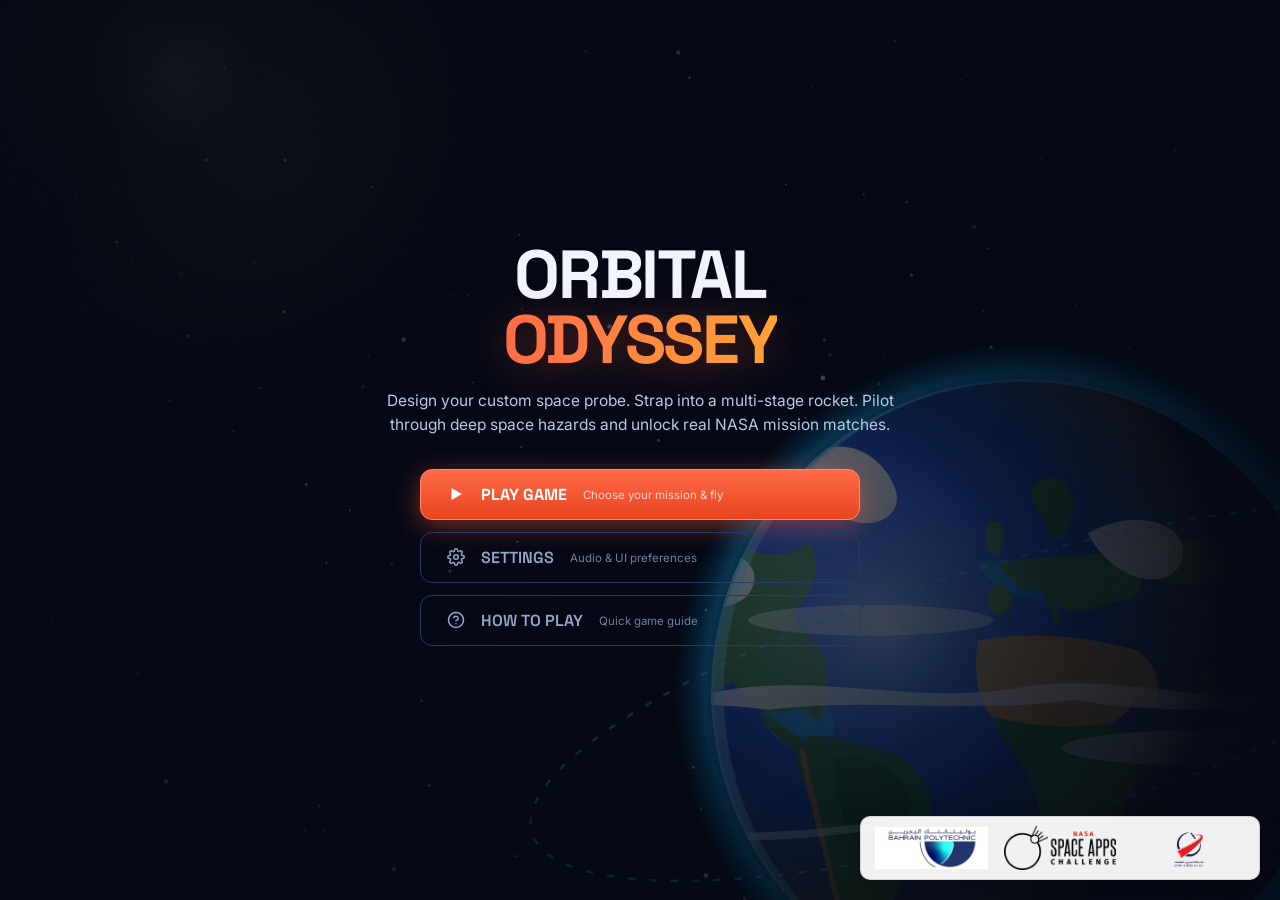
==== commit 488aa9a1: "updated codes" ====
--- a/public/index.html
+++ b/public/index.html
@@ -75,6 +75,11 @@
           </button>
         </div>
       </div>
+      <div class="menu-partner-logos" aria-label="Project logos">
+        <img src="logos/Main_Logo_0544XEn.width-500.jpg" alt="Bahrain Polytechnic">
+        <img src="logos/Copy_of_Space_Apps_Logo_Color_and_Black_ZqvBwG.width-500.png" alt="NASA Space Apps">
+        <img src="logos/BAHRAIN_SPACE_AGENCY.width-500.png" alt="Bahrain Space Agency">
+      </div>
     </section>
 
     <!-- ================= 2. LEVEL SELECTION SCREEN ================= -->
@@ -93,7 +98,7 @@
 
         <div class="cta-row">
           <button class="btn primary big pulse-btn" id="btnStartLevel">
-            <svg class="btn-svg" viewBox="0 0 24 24"><path d="M4.5 16.5c-1.5 1.26-2 5-2 5s3.74-.5 5-2c.71-.84.7-2.13-.09-2.91a2.18 2.18 0 0 0-2.91-.09z"/><path d="m12 15-3-3a22 22 0 0 1 2-3.95A12.88 12.88 0 0 1 22 2c0 2.72-.78 7.5-4.05 11a22.7 22.7 0 0 1-3.95 2z"/></svg> ENTER WORKSHOP &rarr; <small>Start Designing Your Ship</small>
+            <svg class="btn-svg" viewBox="0 0 24 24"><path d="M4.5 16.5c-1.5 1.26-2 5-2 5s3.74-.5 5-2c.71-.84.7-2.13-.09-2.91a2.18 2.18 0 0 0-2.91-.09z"/><path d="m12 15-3-3a22 22 0 0 1 2-3.95A12.88 12.88 0 0 1 22 2c0 2.72-.78 7.5-4.05 11a22.7 22.7 0 0 1-3.95 2z"/><path d="M9 12H4s.55-3.03 2-4c1.62-1.08 5 0 5 0"/><path d="M12 9V4s3.03.55 4 2c1.08 1.62 0 5 0 5"/><circle cx="15" cy="9" r="1.5"/></svg> ENTER WORKSHOP &rarr; <small>Start Designing Your Ship</small>
           </button>
         </div>
       </div>
@@ -134,7 +139,6 @@
           </svg>
           <div class="stage-tag mono tl">SPACECRAFT WORKSHOP &bull; <span id="stageScn"></span></div>
           <div class="stage-tag mono tr"><span class="dot"></span> ASSEMBLY ACTIVE</div>
-          <div class="stage-tag mono bl">Tip: Drag to rotate ship &bull; Hover card to preview &bull; Click to equip</div>
           <div class="stage-ctl">
             <label class="chk"><input type="checkbox" id="chkLabels" checked> Labels</label>
             <label class="chk"><input type="checkbox" id="chkSpin" checked> Auto-rotate</label>
@@ -154,7 +158,7 @@
           <div id="bom" class="bom"></div>
 
           <div class="launch-box">
-            <button class="btn launch" id="btnLaunch"><svg class="btn-svg" viewBox="0 0 24 24"><path d="M4.5 16.5c-1.5 1.26-2 5-2 5s3.74-.5 5-2c.71-.84.7-2.13-.09-2.91a2.18 2.18 0 0 0-2.91-.09z"/><path d="m12 15-3-3a22 22 0 0 1 2-3.95A12.88 12.88 0 0 1 22 2c0 2.72-.78 7.5-4.05 11a22.7 22.7 0 0 1-3.95 2z"/></svg> LAUNCH MISSION</button>
+            <button class="btn launch" id="btnLaunch"><svg class="btn-svg" viewBox="0 0 24 24"><path d="M4.5 16.5c-1.5 1.26-2 5-2 5s3.74-.5 5-2c.71-.84.7-2.13-.09-2.91a2.18 2.18 0 0 0-2.91-.09z"/><path d="m12 15-3-3a22 22 0 0 1 2-3.95A12.88 12.88 0 0 1 22 2c0 2.72-.78 7.5-4.05 11a22.7 22.7 0 0 1-3.95 2z"/><path d="M9 12H4s.55-3.03 2-4c1.62-1.08 5 0 5 0"/><path d="M12 9V4s3.03.55 4 2c1.08 1.62 0 5 0 5"/><circle cx="15" cy="9" r="1.5"/></svg> LAUNCH MISSION</button>
             <button class="btn ghost small" id="btnBackToLevel">&larr; Back to Mission Select</button>
           </div>
         </aside>
@@ -180,7 +184,7 @@
             <div class="corridor-gauge" title="Keep the rocket in the green trajectory corridor">
               <span class="corridor-lbl mono">FLIGHT VECTOR</span>
               <div class="corridor-track">
-                <div class="corridor-zone"></div>
+                <div class="corridor-zone" id="corridorZone"></div>
                 <div class="corridor-pointer" id="corridorPointer"></div>
               </div>
             </div>
@@ -226,7 +230,7 @@
             <svg id="opsSvg" viewBox="0 0 760 470" aria-label="Orbital view"></svg>
             <div class="ops-clock mono" id="opsClock">MET 00:00</div>
             <div class="ops-score-pill mono" id="opsScorePill">SCORE: <b id="gameScoreVal">0</b> &bull; PHOTOS: <b id="photoCount">0/3</b></div>
-            <button class="btn ghost small ops-guide-trigger-btn" id="btnOpsGuide" title="Open Stage 5 Flight Guide"><svg class="btn-svg" viewBox="0 0 24 24"><circle cx="12" cy="12" r="10"/><path d="M9.09 9a3 3 0 0 1 5.83 1c0 2-3 3-3 3"/><line x1="12" y1="17" x2="12.01" y2="17"/></svg> Flight Guide</button>
+            <button class="btn ghost small ops-guide-trigger-btn" id="btnOpsGuide" title="View the three flight challenges"><svg class="btn-svg" viewBox="0 0 24 24"><circle cx="12" cy="12" r="10"/><path d="M9.09 9a3 3 0 0 1 5.83 1c0 2-3 3-3 3"/><line x1="12" y1="17" x2="12.01" y2="17"/></svg> Rules</button>
             <div id="crisisBanner" class="crisis-banner" hidden></div>
             <div class="ops-orbit-tag mono" id="opsOrbitTag"></div>
             <div id="opsFlash" class="flash"></div>
@@ -236,6 +240,7 @@
               <div class="target-crosshair"></div>
               <div class="target-info">
                 <span class="target-badge mono">DISCOVERY IN RANGE</span>
+                <img id="targetImage" class="target-image" alt="">
                 <b class="target-title" id="targetTitle">AURORA BOREALIS</b>
                 <button class="btn primary small snap-btn pulse-btn" id="btnSnapPhoto">
                   <svg class="btn-svg" viewBox="0 0 24 24"><path d="M23 19a2 2 0 0 1-2 2H3a2 2 0 0 1-2-2V8a2 2 0 0 1 2-2h4l2-3h6l2 3h4a2 2 0 0 1 2 2z"/><circle cx="12" cy="13" r="4"/></svg> SNAP PHOTO [SPACE]
@@ -246,58 +251,6 @@
             <div id="discoveryCard" class="discovery-card" hidden></div>
           </div>
 
-          <!-- Tactile Spacecraft Flight Deck Console -->
-          <div class="flight-deck-console" id="flightDeckConsole">
-            <!-- Station 1: Propulsion & Thruster Controls -->
-            <div class="console-box rcs-station">
-              <div class="console-head mono">
-                <span class="mod-led active"></span>
-                <span>RCS PROPULSION</span>
-                <b id="rcsFuelBadge" class="fuel-badge">READY</b>
-              </div>
-              <div class="rcs-actions-deck">
-                <button class="rcs-fire-btn pulse-crisis" id="btnConsoleRcsBurst" title="Fire RCS Thruster Burst (SPACE)">
-                  <svg class="btn-svg" viewBox="0 0 24 24"><polygon points="13 2 3 14 12 14 11 22 21 10 12 10 13 2"/></svg>
-                  <div class="btn-label-group">
-                    <b>FIRE RCS BURST [SPACE]</b>
-                    <small>-2.8s IN SHADOW &bull; +150 PTS</small>
-                  </div>
-                </button>
-              </div>
-            </div>
-
-            <!-- Station 2: Power Matrix -->
-            <div class="console-box power-station">
-              <div class="console-head mono">
-                <span class="mod-led active" id="pwrDeckLed"></span>
-                <span>POWER MATRIX</span>
-                <b id="consoleNetVal" class="mono" style="color:var(--green)">+25 W</b>
-              </div>
-              <div class="pwr-switches-deck">
-                <button class="console-sw on" id="swDeckCam" data-deck-act="instCam" title="Toggle Cameras">
-                  <span class="sw-bulb"></span>
-                  <span class="mono">CAMERAS</span>
-                </button>
-                <button class="console-sw on" id="swDeckSci" data-deck-act="instSci" title="Toggle Sensors">
-                  <span class="sw-bulb"></span>
-                  <span class="mono">SENSORS</span>
-                </button>
-                <button class="console-sw on" id="swDeckTx" data-deck-act="txBoost" title="Toggle Radio Boost">
-                  <span class="sw-bulb"></span>
-                  <span class="mono">TX BOOST</span>
-                </button>
-                <button class="console-sw" id="swDeckEco" data-deck-act="ecoSleep" title="Toggle Power Saving Sleep">
-                  <span class="sw-bulb amber"></span>
-                  <span class="mono">ECO SLEEP</span>
-                </button>
-              </div>
-            </div>
-
-            <!-- Station 3: Tactical Emergency Module -->
-            <div class="console-box emergency-station" id="consoleEmergencyStation">
-              <div id="deckEmergencyContent"></div>
-            </div>
-          </div>
         </div>
         <aside id="opsPanel" class="panel ops-panel" aria-label="Spacecraft control panel"></aside>
       </div>
@@ -318,18 +271,55 @@
         <button class="tut-close-btn" id="btnSettingsX" aria-label="Close Settings">&times;</button>
       </div>
       <div class="modal-body settings-body">
+        <!-- 1. Master Volume -->
         <div class="setting-row">
           <div>
-            <b>Game Audio &amp; Sound FX</b>
-            <p class="dim">Adjust synthesizer sound effects, rocket rumbles, and flight alarms.</p>
+            <b>Master Volume</b>
+            <p class="dim">Overall volume for all music, thrusters, and sound effects.</p>
           </div>
           <div class="volume-slider-box">
-            <button class="btn ghost small vol-mute-btn" id="btnVolMute" title="Mute/Unmute"><svg class="btn-svg" viewBox="0 0 24 24"><polygon points="11 5 6 9 2 9 2 15 6 15 11 19 11 5"/><path d="M19.07 4.93a10 10 0 0 1 0 14.14M15.54 8.46a5 5 0 0 1 0 7.07"/></svg></button>
-            <input type="range" id="volSlider" min="0" max="100" value="70" class="volume-slider" aria-label="Game Volume">
-            <span class="mono vol-val" id="volVal">70%</span>
-          </div>
-        </div>
-
+            <button class="btn ghost small vol-mute-btn" id="btnVolMute" title="Mute/Unmute audio">
+              <svg class="btn-svg" viewBox="0 0 24 24"><polygon points="11 5 6 9 2 9 2 15 6 15 11 19 11 5"/><path d="M19.07 4.93a10 10 0 0 1 0 14.14M15.54 8.46a5 5 0 0 1 0 7.07"/></svg>
+            </button>
+            <input type="range" id="volMasterSlider" min="0" max="100" value="70" class="volume-slider" aria-label="Master Volume">
+            <input type="range" id="volSlider" min="0" max="100" value="70" class="volume-slider" style="display:none;" aria-hidden="true">
+            <span class="mono vol-val" id="volMasterVal">70%</span>
+            <span class="mono vol-val" id="volVal" style="display:none;">70%</span>
+          </div>
+        </div>
+
+        <!-- 2. Background Music Volume & Playlist -->
+        <div class="setting-row setting-row-music">
+          <div>
+            <b>Background Music</b>
+            <p class="dim">The only background track: Into the Beyond.</p>
+            <div class="music-now-playing" id="musicNowPlaying">
+              <span class="music-note-icon">🎵</span>
+              <span class="mono music-track-title" id="musicTrackTitle">Track 1: Into the Beyond</span>
+            </div>
+          </div>
+          <div class="volume-slider-box">
+            <input type="range" id="volMusicSlider" min="0" max="100" value="60" class="volume-slider" aria-label="Music Volume">
+            <span class="mono vol-val" id="volMusicVal">60%</span>
+          </div>
+        </div>
+
+        <!-- 3. Sound Effects (SFX) Volume -->
+        <div class="setting-row">
+          <div>
+            <b>Sound Effects (SFX)</b>
+            <p class="dim">Rocket engine rumble, telemetry beeps, clicks, and flight alarms.</p>
+          </div>
+          <div class="volume-slider-box">
+            <button class="btn ghost small sfx-test-btn" id="btnSfxTest" title="Play test sound effect">
+              <svg class="btn-svg" viewBox="0 0 24 24"><polygon points="5 3 19 12 5 21 5 3"/></svg> Test
+            </button>
+            <input type="range" id="volSfxSlider" min="0" max="100" value="80" class="volume-slider" aria-label="SFX Volume">
+            <span class="mono vol-val" id="volSfxVal">80%</span>
+          </div>
+        </div>
+
+        <!-- Interactive Tutorial -->
         <div class="setting-row">
           <div>
             <b>Interactive Tutorial</b>
@@ -351,13 +341,13 @@
   <div id="tutorialModal" class="modal tutorial-modal" hidden>
     <div class="modal-card tut-card" role="dialog" aria-modal="true" aria-labelledby="tutTitle">
       <div class="tut-head">
-        <div class="tut-step-badge mono" id="tutStepBadge">STEP 1 OF 6</div>
+        <div class="tut-step-badge mono" id="tutStepBadge">STEP 1 OF 7</div>
         <button class="tut-close-btn" id="btnTutSkip" aria-label="Skip Tutorial">&times; Skip</button>
       </div>
       <div class="tut-body">
         <div class="tut-icon-wrap" id="tutIcon"><svg class="icon-svg tut-icon-svg" viewBox="0 0 24 24"><path d="M13 7 9 3 5 7l4 4"/><path d="m17 11 4 4-4 4-4-4"/><path d="m8 12 4 4 6-6-4-4Z"/><path d="m16 8 3-3"/><path d="M9 21a6 6 0 0 0-6-6"/></svg></div>
         <h2 id="tutTitle">Welcome, Flight Commander!</h2>
-        <p id="tutDesc">You are about to design and fly a real NASA-inspired spacecraft. Let's do a quick 6-step walkthrough to ensure your mission is a success!</p>
+        <p id="tutDesc">You are about to design and fly a real NASA-inspired spacecraft. Let's do a quick 7-step walkthrough to ensure your mission is a success!</p>
         <div class="tut-visual" id="tutVisual"></div>
       </div>
       <div class="tut-foot">
@@ -378,56 +368,16 @@
         <button class="tut-close-btn" id="btnOpsTutSkip" aria-label="Close Guide">&times; Close</button>
       </div>
       <div class="tut-body ops-guide-body">
-        <div class="tut-icon-wrap"><svg class="btn-svg" style="width:36px;height:36px;" viewBox="0 0 24 24"><path d="M4.5 16.5c-1.5 1.26-2 5-2 5s3.74-.5 5-2c.71-.84.7-2.13-.09-2.91a2.18 2.18 0 0 0-2.91-.09z"/><path d="m12 15-3-3a22 22 0 0 1 2-3.95A12.88 12.88 0 0 1 22 2c0 2.72-.78 7.5-4.05 11a22.7 22.7 0 0 1-3.95 2z"/></svg></div>
-        <h2 id="opsTutTitle">Live Deep-Space Operations!</h2>
-        <p>Your probe is now orbiting in space. Cruise freely while systems are green, but respond quickly to <b>3 space emergencies</b>:</p>
-        <div class="ops-guide-grid">
-          <div class="ops-guide-card">
-            <div class="guide-num">1</div>
-            <div class="guide-content">
-              <div class="guide-card-head">
-                <b>Night Shadow (Eclipse)</b>
-                <span class="guide-badge-alert">Emergency 1</span>
-              </div>
-              <p>Solar panels produce 0 W in the dark. Keep your battery alive until sunrise:</p>
-              <div class="guide-steps-flow">
-                <span class="guide-step-pill action"><svg class="btn-svg" viewBox="0 0 24 24"><path d="M21 12.79A9 9 0 1 1 11.21 3 7 7 0 0 0 21 12.79z"/></svg> Click "Sleep Instruments" (Auto-wakes at sunrise!)</span>
-              </div>
-            </div>
-          </div>
-          <div class="ops-guide-card active-guide-card">
-            <div class="guide-num">2</div>
-            <div class="guide-content">
-              <div class="guide-card-head">
-                <b>Cosmic Ray Glitch</b>
-                <span class="guide-badge-alert">Emergency 2</span>
-              </div>
-              <p>Radiation freezes flight computer. Two easy ways to restore it:</p>
-              <div class="guide-steps-flow">
-                <span class="guide-step-pill action"><svg class="btn-svg" viewBox="0 0 24 24"><path d="M13 2L3 14h9l-1 8 10-12h-9l1-8z"/></svg> <b>Method 1:</b> Tap 4 flashing RAM chips</span>
-                <span class="mono dim" style="font-size:10px;">- OR -</span>
-                <span class="guide-step-pill"><svg class="btn-svg" viewBox="0 0 24 24"><path d="M12 2v6M9 2v4M15 2v4M6 8h12v4a6 6 0 0 1-6 6v4"/></svg> <b>Method 2:</b> Route Backup &rarr; Reboot</span>
-              </div>
-            </div>
-          </div>
-          <div class="ops-guide-card">
-            <div class="guide-num">3</div>
-            <div class="guide-content">
-              <div class="guide-card-head">
-                <b>Radio Window Closing</b>
-                <span class="guide-badge-alert">Emergency 3</span>
-              </div>
-              <p>Earth contact window is closing. Downlink stored telemetry:</p>
-              <div class="guide-steps-flow">
-                <span class="guide-step-pill action"><svg class="btn-svg" viewBox="0 0 24 24"><path d="M2 20h.01M7 20v-4M12 20v-8M17 20V4"/><polyline points="13 8 17 4 21 8"/></svg> Click "Activate Boost" (+50% speed)</span>
-              </div>
-            </div>
-          </div>
+        <div class="tut-icon-wrap"><svg class="btn-svg" style="width:36px;height:36px;" viewBox="0 0 24 24"><path d="M4.5 16.5c-1.5 1.26-2 5-2 5s3.74-.5 5-2c.71-.84.7-2.13-.09-2.91a2.18 2.18 0 0 0-2.91-.09z"/><path d="m12 15-3-3a22 22 0 0 1 2-3.95A12.88 12.88 0 0 1 22 2c0 2.72-.78 7.5-4.05 11a22.7 22.7 0 0 1-3.95 2z"/><path d="M9 12H4s.55-3.03 2-4c1.62-1.08 5 0 5 0"/><path d="M12 9V4s3.03.55 4 2c1.08 1.62 0 5 0 5"/><circle cx="15" cy="9" r="1.5"/></svg></div>
+        <h2 id="opsTutTitle">Three quick challenges</h2>
+        <div class="ops-quick-rules">
+          <p><b>Darkness:</b> hit the green mark to save battery.</p>
+          <p><b>Computer glitch:</b> repeat the 5-number code.</p>
+          <p><b>Radio:</b> move the knob into green and hold it there to send data.</p>
         </div>
       </div>
       <div class="tut-foot">
-        <div class="mono dim" style="font-size:11.5px">Tip: Re-open anytime via the top-right button!</div>
-        <button class="btn primary big" id="btnOpsTutStart"><svg class="btn-svg" viewBox="0 0 24 24"><path d="M4.5 16.5c-1.5 1.26-2 5-2 5s3.74-.5 5-2c.71-.84.7-2.13-.09-2.91a2.18 2.18 0 0 0-2.91-.09z"/><path d="m12 15-3-3a22 22 0 0 1 2-3.95A12.88 12.88 0 0 1 22 2c0 2.72-.78 7.5-4.05 11a22.7 22.7 0 0 1-3.95 2z"/></svg> Start Flight &rarr;</button>
+        <button class="btn primary big" id="btnOpsTutStart"><svg class="btn-svg" viewBox="0 0 24 24"><path d="M4.5 16.5c-1.5 1.26-2 5-2 5s3.74-.5 5-2c.71-.84.7-2.13-.09-2.91a2.18 2.18 0 0 0-2.91-.09z"/><path d="m12 15-3-3a22 22 0 0 1 2-3.95A12.88 12.88 0 0 1 22 2c0 2.72-.78 7.5-4.05 11a22.7 22.7 0 0 1-3.95 2z"/><path d="M9 12H4s.55-3.03 2-4c1.62-1.08 5 0 5 0"/><path d="M12 9V4s3.03.55 4 2c1.08 1.62 0 5 0 5"/><circle cx="15" cy="9" r="1.5"/></svg> Start Flight &rarr;</button>
       </div>
     </div>
   </div>
--- a/public/css/styles.css
+++ b/public/css/styles.css
@@ -224,10 +224,12 @@
   margin-right: 5px;
   vertical-align: 0px;
 }
+
 .scn-dot.beg {
   background: var(--green);
   box-shadow: 0 0 6px var(--green);
 }
+
 .scn-dot.adv {
   background: var(--red);
   box-shadow: 0 0 6px var(--red);
@@ -532,6 +534,33 @@
   animation: fadeIn .4s ease;
 }
 
+.menu-partner-logos {
+  position: absolute;
+  z-index: 2;
+  right: 20px;
+  bottom: 20px;
+  display: flex;
+  align-items: center;
+  justify-content: center;
+  gap: 16px;
+  width: min(400px, calc(100% - 40px));
+  min-height: 64px;
+  padding: 8px 14px;
+  border: 1px solid rgba(15, 23, 42, .14);
+  border-radius: 10px;
+  background: rgba(255, 255, 255, .94);
+  box-shadow: 0 12px 28px rgba(0, 0, 0, .24);
+}
+
+.menu-partner-logos img {
+  display: block;
+  flex: 1 1 0;
+  min-width: 0;
+  max-width: 120px;
+  height: 46px;
+  object-fit: contain;
+}
+
 .title-badge {
   display: inline-flex;
   align-items: center;
@@ -1147,7 +1176,7 @@
 
 #cfgGrid {
   display: grid;
-  grid-template-columns: 380px minmax(0, 1fr) 340px;
+  grid-template-columns: 360px minmax(0, 1.25fr) 320px;
   gap: 12px;
   flex: 1;
   min-height: 0;
@@ -1405,7 +1434,7 @@
 .simple-ui .card-simple:hover .card-details,
 .simple-ui .card-simple:focus-within .card-details,
 .simple-ui .card-simple:focus .card-details {
-  max-height: 240px;
+  max-height: 320px;
   opacity: 1;
   transform: translateY(0);
   margin-top: 8px;
@@ -1442,7 +1471,14 @@
 }
 
 .chip.c {
-  color: #fcd34d;
+  background: rgba(251, 191, 36, .18);
+  border-color: rgba(251, 191, 36, .55);
+  color: #fde68a;
+  font-weight: 700;
+}
+
+.chip.c i {
+  color: rgba(253, 230, 138, .7);
 }
 
 .chip.d {
@@ -2161,7 +2197,7 @@
 
 #opsGrid {
   display: grid;
-  grid-template-columns: minmax(0, 1.45fr) minmax(360px, 420px);
+  grid-template-columns: minmax(0, 1.45fr) minmax(380px, 440px);
   gap: 14px;
   height: calc(100vh - var(--top) - 20px);
 }
@@ -2177,7 +2213,7 @@
 }
 
 .ops-viewport-wrap {
-  flex: 1 1 58%;
+  flex: 1 1 64%;
   min-height: 240px;
   position: relative;
   overflow: hidden;
@@ -2724,6 +2760,11 @@
   transition: all .2s;
 }
 
+.ct-title,
+.ct b {
+  white-space: normal;
+  overflow-wrap: anywhere;
+}
 .ct-dot {
   width: 6px;
   height: 6px;
@@ -2794,12 +2835,12 @@
 
 .crisis-box {
   margin: 4px 0 6px;
-  padding: 10px 13px;
+  padding: 12px 15px;
   border-radius: 12px;
   border: 1px solid var(--line);
   background: #0a1325;
   min-height: 52px;
-  font-size: 11.5px;
+  font-size: 12px;
   color: #b9c8e3;
   transition: all .2s;
   box-sizing: border-box;
@@ -2929,9 +2970,12 @@
 }
 
 @keyframes crisisBtnPulse {
-  0%, 100% {
+
+  0%,
+  100% {
     box-shadow: 0 0 0 0 rgba(255, 90, 54, .7);
   }
+
   50% {
     box-shadow: 0 0 0 8px rgba(255, 90, 54, 0);
   }
@@ -2975,6 +3019,202 @@
 .crisis-box.active.warn {
   border-color: rgba(251, 191, 36, .6);
   background: rgba(251, 191, 36, .05);
+}
+
+.mini-game {
+  display: grid;
+  gap: 9px;
+  margin-top: 10px;
+  padding: 11px;
+  border: 1px solid rgba(34, 211, 238, .24);
+  border-radius: 10px;
+  background: rgba(4, 9, 20, .5);
+}
+
+.mini-game-copy {
+  display: flex;
+  justify-content: space-between;
+  align-items: baseline;
+  gap: 8px;
+  color: #d1dced;
+  font-size: 11px;
+}
+
+.mini-game-copy b {
+  color: #fff;
+  font-family: var(--head);
+  font-size: 12px;
+}
+
+.mini-game-copy span {
+  color: var(--dim);
+  font-size: 10px;
+  text-align: right;
+}
+
+.timing-track {
+  position: relative;
+  height: 18px;
+  overflow: hidden;
+  border: 1px solid var(--line2);
+  border-radius: 9px;
+  background: linear-gradient(90deg, rgba(248, 113, 113, .2), rgba(251, 191, 36, .16));
+}
+
+.timing-zone {
+  position: absolute;
+  top: 0;
+  bottom: 0;
+  border-radius: 8px;
+  background: rgba(52, 211, 153, .55);
+  box-shadow: 0 0 12px rgba(52, 211, 153, .45);
+}
+
+.timing-track i {
+  position: absolute;
+  top: -3px;
+  width: 4px;
+  height: 24px;
+  border-radius: 3px;
+  background: #fff;
+  box-shadow: 0 0 7px #fff;
+  transform: translateX(-50%);
+}
+
+.mini-game-btn {
+  min-height: 38px;
+  border: 1px solid rgba(52, 211, 153, .6);
+  border-radius: 8px;
+  background: linear-gradient(180deg, #159b72, #087252);
+  color: #fff;
+  font: 700 11px var(--head);
+  cursor: pointer;
+  transition: filter .12s, transform .12s;
+}
+
+.mini-game-btn:hover:not(:disabled) {
+  filter: brightness(1.18);
+  transform: translateY(-1px);
+}
+
+.mini-game-btn:disabled {
+  opacity: .7;
+  cursor: default;
+}
+
+.mini-game-btn.secondary {
+  min-height: 30px;
+  padding: 4px 9px;
+  border-color: var(--line2);
+  background: #0d1931;
+  color: var(--dim);
+  justify-self: end;
+}
+
+.repair-code,
+.repair-pads {
+  display: flex;
+  align-items: center;
+  justify-content: center;
+  gap: 10px;
+}
+
+.repair-code {
+  gap: 4px;
+  flex-wrap: wrap;
+}
+
+.code-digit {
+  display: grid;
+  width: 32px;
+  height: 34px;
+  place-items: center;
+  border: 1px solid rgba(34, 211, 238, .45);
+  border-radius: 9px;
+  background: rgba(34, 211, 238, .1);
+  color: var(--cyan);
+  font: 700 18px var(--mono);
+}
+
+.code-arrow {
+  color: var(--dim);
+  font-size: 12px;
+}
+
+.repair-pads {
+  gap: 7px;
+}
+
+.repair-pad {
+  width: 48px;
+  height: 40px;
+  border: 1px solid var(--line2);
+  border-radius: 8px;
+  background: #12203a;
+  color: #fff;
+  font: 700 16px var(--mono);
+  cursor: pointer;
+}
+
+.repair-pad:hover {
+  border-color: var(--cyan);
+  background: rgba(34, 211, 238, .18);
+}
+
+.signal-zone {
+  border: 2px solid rgba(52, 211, 153, .95);
+  border-radius: 5px;
+  background: rgba(52, 211, 153, .42);
+  box-shadow: 0 0 14px rgba(52, 211, 153, .4);
+}
+
+.dsn-guide-copy {
+  flex-direction: column;
+  align-items: flex-start;
+  gap: 4px;
+}
+
+.dsn-guide-copy span {
+  text-align: left;
+  line-height: 1.45;
+}
+
+.tuner-scale {
+  display: flex;
+  justify-content: space-between;
+  align-items: center;
+  margin-top: 3px;
+  color: var(--dim);
+  font: 700 9px var(--mono);
+}
+
+.tuner-scale b {
+  color: var(--green);
+}
+
+.antenna-slider {
+  position: relative;
+  z-index: 1;
+}
+
+.ops-quick-rules {
+  display: grid;
+  gap: 8px;
+  width: min(460px, 100%);
+  margin: 0 auto;
+}
+
+.ops-quick-rules p {
+  margin: 0;
+  padding: 10px 12px;
+  border: 1px solid var(--line);
+  border-radius: 8px;
+  background: rgba(14, 27, 51, .65);
+  color: #d1dced;
+}
+
+.ops-quick-rules b {
+  color: var(--cyan);
 }
 
 .ops-guide-trigger-btn {
@@ -3506,8 +3746,13 @@
 }
 
 @keyframes planetSpinRoll {
-  0% { transform: translateX(0); }
-  100% { transform: translateX(calc(-1 * var(--spinw, 340px))); }
+  0% {
+    transform: translateX(0);
+  }
+
+  100% {
+    transform: translateX(calc(-1 * var(--spinw, 340px)));
+  }
 }
 
 .seg-ctl button.on {
@@ -3628,15 +3873,15 @@
 
 .stamp-wrap {
   flex: none;
-  width: 190px;
-  height: 190px;
+  width: 150px;
+  height: 150px;
   display: grid;
   place-items: center;
 }
 
 .stamp {
-  width: 170px;
-  height: 170px;
+  width: 136px;
+  height: 136px;
   border-radius: 50%;
   border: 6px double var(--c);
   color: var(--c);
@@ -3658,9 +3903,17 @@
 
 .stamp b {
   font-family: var(--head);
-  font-size: 84px;
+  font-size: 68px;
   line-height: 1;
   letter-spacing: -.04em;
+  text-align: center;
+  justify-content: center;
+  align-items: center;
+  width: 100%;
+}
+
+.stamp b.loss {
+  font-size: 40px;
 }
 
 .stamp.in {
@@ -3671,11 +3924,18 @@
 
 .db-grid {
   display: grid;
-  grid-template-columns: repeat(auto-fit, minmax(320px, 1fr));
+  grid-template-columns: minmax(0, 1.35fr) minmax(320px, .9fr);
   gap: 16px;
+  align-items: start;
+}
+
+.db-card.causes,
+.db-card.discoveries {
+  grid-column: 1 / -1;
 }
 
 .db-card {
+  min-width: 0;
   background: linear-gradient(180deg, var(--panel), #081020);
   border: 1px solid var(--line);
   border-radius: 14px;
@@ -3690,24 +3950,38 @@
   font-weight: 700;
 }
 
+.score-grid {
+  display: grid;
+  grid-template-columns: repeat(3, minmax(0, 1fr));
+  gap: 16px;
+}
+
 .score {
-  margin-bottom: 14px;
+  min-width: 0;
+  margin: 0;
+  padding: 14px;
+  border: 1px solid var(--line);
+  border-radius: 10px;
+  background: rgba(4, 9, 20, .35);
 }
 
 .sl {
   display: flex;
   justify-content: space-between;
-  align-items: baseline;
+  align-items: center;
+  gap: 10px;
 }
 
 .sl b {
-  font-size: 11.5px;
+  font-size: 10px;
   letter-spacing: .1em;
   font-weight: 700;
+  line-height: 1.35;
 }
 
 .sl .num {
-  font-size: 26px;
+  flex: none;
+  font-size: 23px;
   font-weight: 700;
 }
 
@@ -3741,9 +4015,11 @@
 .score p {
   font-size: 11.5px;
   color: var(--mute);
+  line-height: 1.4;
 }
 
 .overall {
+  margin-top: 16px;
   padding: 10px;
   text-align: center;
   border-radius: 10px;
@@ -3756,6 +4032,92 @@
 .overall b {
   font-size: 20px;
   color: var(--amber);
+}
+
+.pilot-rank-note {
+  margin: 6px 2px 0;
+  color: var(--dim);
+  font-size: 11px;
+  line-height: 1.5;
+}
+
+.pilot-arcade-box {
+  margin-top: 12px;
+  padding: 10px 12px;
+  background: rgba(15, 23, 42, 0.75);
+  border: 1px solid var(--line2);
+  border-radius: 10px;
+}
+
+.pilot-badge-row {
+  display: flex;
+  align-items: center;
+  justify-content: space-between;
+  gap: 10px;
+  flex-wrap: wrap;
+}
+
+.pilot-score-val {
+  font-size: 11px;
+  color: var(--dim);
+  letter-spacing: .08em;
+}
+
+.pilot-score-val b {
+  font-size: 16px;
+  color: #38bdf8;
+  margin-left: 4px;
+}
+
+.pilot-rank-pill {
+  font-size: 10px;
+  font-weight: 700;
+  letter-spacing: .08em;
+  padding: 4px 10px;
+  border-radius: 20px;
+  background: rgba(56, 189, 248, 0.15);
+  border: 1px solid #38bdf8;
+  color: #38bdf8;
+}
+
+.pilot-rank-pill.rank-s {
+  background: rgba(251, 191, 36, 0.2);
+  border-color: #fbbf24;
+  color: #fbbf24;
+  box-shadow: 0 0 8px rgba(251, 191, 36, 0.3);
+}
+
+.pilot-rank-pill.rank-a {
+  background: rgba(52, 211, 153, 0.2);
+  border-color: #34d399;
+  color: #34d399;
+}
+
+.pilot-rank-pill.rank-b {
+  background: rgba(34, 211, 238, 0.2);
+  border-color: #22d3ee;
+  color: #22d3ee;
+}
+
+.pilot-rank-pill.rank-c {
+  background: rgba(245, 158, 11, 0.2);
+  border-color: #f59e0b;
+  color: #f59e0b;
+}
+
+.pilot-stats-sub {
+  display: flex;
+  align-items: center;
+  justify-content: space-between;
+  margin-top: 8px;
+  padding-top: 8px;
+  border-top: 1px dashed rgba(255, 255, 255, 0.1);
+  font-size: 10px;
+  color: var(--dim);
+}
+
+.pilot-stats-sub b {
+  color: #e2e8f0;
 }
 
 .build-svg {
@@ -3965,33 +4327,6 @@
   align-items: center;
 }
 
-.db-foot {
-  display: flex;
-  gap: 16px;
-  margin-top: 26px;
-  padding: 18px 20px;
-  border-radius: 14px;
-  border: 1px solid var(--line2);
-  background: linear-gradient(90deg, rgba(34, 211, 238, .07), rgba(255, 90, 54, .05));
-  color: #b9c8e3;
-  font-size: 12.5px;
-  line-height: 1.5;
-}
-
-.db-foot b {
-  color: var(--txt);
-  display: block;
-  font-family: var(--head);
-  font-size: 15px;
-  margin-bottom: 3px;
-}
-
-.globe {
-  font-size: 34px;
-  color: var(--cyan);
-  flex: none;
-}
-
 /* ---------- SETTINGS MODAL ---------- */
 .settings-modal {
   background: rgba(2, 6, 16, .85);
@@ -4113,6 +4448,40 @@
   text-align: right;
 }
 
+.music-now-playing {
+  display: flex;
+  align-items: center;
+  gap: 8px;
+  background: rgba(14, 25, 48, 0.7);
+  border: 1px solid var(--line2);
+  border-radius: 8px;
+  padding: 5px 9px;
+  margin-top: 6px;
+  font-size: 11px;
+}
+
+.music-note-icon {
+  font-size: 12px;
+  color: var(--cyan);
+}
+
+.music-track-title {
+  flex: 1;
+  color: var(--cyan2);
+  overflow: hidden;
+  text-overflow: ellipsis;
+  white-space: nowrap;
+  letter-spacing: 0.3px;
+}
+
+.sfx-test-btn {
+  padding: 3px 8px;
+  font-size: 11px;
+  display: inline-flex;
+  align-items: center;
+  gap: 4px;
+}
+
 .tut-setting-btns {
   display: flex;
   align-items: center;
@@ -4143,6 +4512,10 @@
 
 .ops-guide-dialog {
   max-width: 620px;
+}
+
+.ops-guide-dialog .tut-foot {
+  justify-content: flex-end;
 }
 
 .ops-guide-body {
@@ -4303,6 +4676,255 @@
 
   50% {
     box-shadow: 0 0 0 8px rgba(34, 211, 238, 0);
+  }
+}
+
+/* ---------- TUTORIAL SPOTLIGHT CALLOUT BUBBLE ---------- */
+/* While a step has a visible target, the modal backdrop is removed and the bubble itself dims the rest of the screen. */
+.tutorial-modal.tut-spot-mode {
+  background: transparent;
+  backdrop-filter: none;
+  align-items: flex-end;
+  padding-bottom: 22px;
+}
+
+.tutorial-modal.tut-spot-mode.tut-side-left {
+  justify-content: flex-start;
+  padding-left: 22px;
+}
+
+.tutorial-modal.tut-spot-mode.tut-side-right {
+  justify-content: flex-end;
+  padding-right: 22px;
+}
+
+.tutorial-modal.tut-spot-mode .tut-card {
+  box-shadow: 0 0 40px rgba(34, 211, 238, .3), 0 18px 50px rgba(0, 0, 0, .55);
+}
+
+.tut-callout-bubble {
+  position: fixed;
+  z-index: 89;
+  pointer-events: none;
+  border: 2px solid var(--cyan);
+  border-radius: 14px;
+  box-shadow: 0 0 22px 2px rgba(34, 211, 238, .55), 0 0 0 9999px rgba(2, 6, 16, .66);
+  transition: left .35s cubic-bezier(.2, .8, .2, 1), top .35s cubic-bezier(.2, .8, .2, 1), width .35s cubic-bezier(.2, .8, .2, 1), height .35s cubic-bezier(.2, .8, .2, 1);
+}
+
+.tut-callout-bubble[hidden] {
+  display: none;
+}
+
+.tut-callout-bubble::after {
+  content: '';
+  position: absolute;
+  inset: -6px;
+  border-radius: 18px;
+  border: 2px solid rgba(34, 211, 238, .7);
+  animation: tutCalloutRing 1.6s ease-out infinite;
+}
+
+@keyframes tutCalloutRing {
+  0% {
+    opacity: .9;
+    transform: scale(.98);
+  }
+
+  100% {
+    opacity: 0;
+    transform: scale(1.08);
+  }
+}
+
+.tut-callout-label {
+  position: absolute;
+  left: 0;
+  width: max-content;
+  max-width: 260px;
+  padding: 7px 12px;
+  border-radius: 10px;
+  background: linear-gradient(180deg, #14335f, #0b1d3a);
+  border: 1px solid var(--cyan);
+  color: #fff;
+  font-family: var(--mono);
+  font-size: 12px;
+  font-weight: 700;
+  line-height: 1.3;
+  letter-spacing: .04em;
+  box-shadow: 0 6px 22px rgba(0, 0, 0, .5), 0 0 16px rgba(34, 211, 238, .35);
+  animation: tutCalloutFloat 2.2s ease-in-out infinite;
+}
+
+.tut-callout-label::before {
+  content: '';
+  position: absolute;
+  left: var(--ax, 24px);
+  width: 10px;
+  height: 10px;
+  background: #14335f;
+  border: 1px solid var(--cyan);
+  transform: translateX(-50%) rotate(45deg);
+}
+
+.tut-callout-bubble.pos-below .tut-callout-label {
+  top: calc(100% + 16px);
+}
+
+.tut-callout-bubble.pos-below .tut-callout-label::before {
+  top: -6px;
+  border-right: 0;
+  border-bottom: 0;
+}
+
+.tut-callout-bubble.pos-above {
+  --fy: -4px;
+}
+
+.tut-callout-bubble.pos-above .tut-callout-label {
+  bottom: calc(100% + 16px);
+}
+
+.tut-callout-bubble.pos-above .tut-callout-label::before {
+  bottom: -6px;
+  border-left: 0;
+  border-top: 0;
+}
+
+.tut-callout-bubble.pos-inside .tut-callout-label {
+  top: 10px;
+}
+
+.tut-callout-bubble.pos-inside .tut-callout-label::before {
+  display: none;
+}
+
+@keyframes tutCalloutFloat {
+
+  0%,
+  100% {
+    transform: translateY(0);
+  }
+
+  50% {
+    transform: translateY(var(--fy, 4px));
+  }
+}
+
+@media (prefers-reduced-motion: reduce) {
+
+  .tut-callout-bubble::after,
+  .tut-callout-label,
+  .tut-corridor-ptr {
+    animation: none;
+  }
+
+  .tut-callout-bubble {
+    transition: none;
+  }
+}
+
+/* Rocket steering tutorial visual (keycaps + corridor demo) */
+.tut-steer-box {
+  display: flex;
+  flex-direction: column;
+  gap: 10px;
+}
+
+.tut-keys-row {
+  display: flex;
+  align-items: center;
+  gap: 12px;
+}
+
+.tut-keys {
+  display: inline-flex;
+  align-items: center;
+  gap: 5px;
+  flex: 0 0 148px;
+  color: var(--mute);
+  font-size: 11px;
+}
+
+.tut-keys em {
+  font-style: normal;
+  margin: 0 2px;
+}
+
+.tut-keys kbd {
+  font-family: var(--mono);
+  font-size: 12px;
+  font-weight: 700;
+  color: #fff;
+  min-width: 28px;
+  padding: 5px 8px;
+  text-align: center;
+  border-radius: 7px;
+  background: linear-gradient(180deg, #1d3260, #12224a);
+  border: 1px solid var(--cyan);
+  border-bottom-width: 3px;
+  box-shadow: 0 2px 0 rgba(0, 0, 0, .35);
+}
+
+.tut-keys kbd.wide {
+  min-width: 112px;
+  letter-spacing: .14em;
+}
+
+.tut-keys-txt {
+  font-size: 12.5px;
+  line-height: 1.4;
+  color: #b8cced;
+}
+
+.tut-corridor-demo {
+  position: relative;
+  height: 14px;
+  border-radius: 8px;
+  background: #0a1426;
+  border: 1px solid var(--line2);
+  overflow: hidden;
+}
+
+.tut-corridor-zone {
+  position: absolute;
+  left: 30%;
+  width: 40%;
+  top: 0;
+  bottom: 0;
+  background: rgba(52, 211, 153, .28);
+  border-left: 2px solid rgba(52, 211, 153, .85);
+  border-right: 2px solid rgba(52, 211, 153, .85);
+}
+
+.tut-corridor-ptr {
+  position: absolute;
+  top: 1px;
+  bottom: 1px;
+  width: 8px;
+  border-radius: 4px;
+  background: #fff;
+  box-shadow: 0 0 8px var(--cyan);
+  animation: tutPtrSweep 3.2s ease-in-out infinite;
+}
+
+@keyframes tutPtrSweep {
+
+  0%,
+  100% {
+    left: 36%;
+  }
+
+  25% {
+    left: 60%;
+  }
+
+  50% {
+    left: 44%;
+  }
+
+  75% {
+    left: 55%;
   }
 }
 
@@ -4344,7 +4966,7 @@
 /* ---------- RESPONSIVE ---------- */
 @media (max-width: 1280px) {
   #cfgGrid {
-    grid-template-columns: 340px minmax(0, 1fr) 300px;
+    grid-template-columns: 320px minmax(0, 1.25fr) 285px;
   }
 
   .stages-nav li i {
@@ -4398,7 +5020,10 @@
     height: 420px;
   }
 
-  .db-grid,
+  .db-grid {
+    grid-template-columns: minmax(0, 1fr);
+  }
+
   .brief-rules-grid,
   .scn-cards {
     grid-template-columns: 1fr;
@@ -4409,16 +5034,55 @@
   }
 
   .db-head {
+    flex-direction: row;
+    align-items: center;
+  }
+
+  .stamp-wrap {
+    width: 130px;
+    height: 130px;
+  }
+
+  .stamp {
+    width: 120px;
+    height: 120px;
+  }
+
+  .stamp b {
+    font-size: 58px;
+  }
+
+  .launch-box {
+    position: static;
+  }
+}
+
+@media (max-width: 640px) {
+  .db-head {
     flex-direction: column;
     align-items: flex-start;
-  }
-
-  .launch-box {
-    position: static;
-  }
-}
-
-@media (max-width: 640px) {
+    gap: 8px;
+  }
+
+  .stamp-wrap {
+    width: 112px;
+    height: 112px;
+    align-self: center;
+  }
+
+  .stamp {
+    width: 104px;
+    height: 104px;
+  }
+
+  .stamp b {
+    font-size: 50px;
+  }
+
+  .stamp b.loss {
+    font-size: 32px;
+  }
+
   .stages-nav {
     display: none;
   }
@@ -4427,6 +5091,20 @@
     padding: 24px 16px 40px;
   }
 
+  .menu-partner-logos {
+    right: 12px;
+    bottom: 8px;
+    gap: 8px;
+    width: min(300px, calc(100% - 24px));
+    min-height: 46px;
+    padding: 5px 8px;
+  }
+
+  .menu-partner-logos img {
+    max-width: 100px;
+    height: 32px;
+  }
+
   .menu-game-title {
     font-size: 38px;
   }
@@ -4437,6 +5115,15 @@
 
   .menu-btn {
     padding: 12px 16px;
+  }
+
+  .score-grid,
+  .lesson-list {
+    grid-template-columns: 1fr;
+  }
+
+  .lesson-list li {
+    min-height: 0;
   }
 
   .setting-row {
@@ -4491,7 +5178,7 @@
   font-size: 11.5px;
   color: #fff;
   z-index: 10;
-  box-shadow: 0 4px 16px rgba(0,0,0,.5);
+  box-shadow: 0 4px 16px rgba(0, 0, 0, .5);
 }
 
 .combo-pill {
@@ -4518,7 +5205,7 @@
   border-radius: 30px;
   z-index: 12;
   backdrop-filter: blur(8px);
-  box-shadow: 0 8px 32px rgba(0,0,0,.6);
+  box-shadow: 0 8px 32px rgba(0, 0, 0, .6);
   max-width: 90%;
 }
 
@@ -4573,10 +5260,14 @@
 .corridor-zone {
   position: absolute;
   left: 30%;
-  width: 40%;
+  width: 25%;
   height: 100%;
-  background: rgba(52, 211, 153, .4);
+  background: rgba(52, 211, 153, .45);
+  box-shadow: 0 0 10px rgba(52, 211, 153, .35);
+  border-left: 2px solid rgba(52, 211, 153, .9);
+  border-right: 2px solid rgba(52, 211, 153, .9);
   border-radius: 3px;
+  transition: left .04s linear;
 }
 
 .corridor-pointer {
@@ -4622,7 +5313,7 @@
   color: #e0f2fe;
   z-index: 10;
   letter-spacing: .06em;
-  box-shadow: 0 4px 16px rgba(0,0,0,.5);
+  box-shadow: 0 4px 16px rgba(0, 0, 0, .5);
 }
 
 .launch-stress-card {
@@ -4657,9 +5348,20 @@
   transition: width .1s ease, background-color .2s ease;
 }
 
-.stress-fill.good { background: var(--cyan); box-shadow: 0 0 8px var(--cyan); }
-.stress-fill.warn { background: var(--amber); box-shadow: 0 0 8px var(--amber); }
-.stress-fill.bad { background: var(--red); box-shadow: 0 0 8px var(--red); }
+.stress-fill.good {
+  background: var(--cyan);
+  box-shadow: 0 0 8px var(--cyan);
+}
+
+.stress-fill.warn {
+  background: var(--amber);
+  box-shadow: 0 0 8px var(--amber);
+}
+
+.stress-fill.bad {
+  background: var(--red);
+  box-shadow: 0 0 8px var(--red);
+}
 
 .stress-tip {
   margin-top: 5px;
@@ -4716,8 +5418,15 @@
 }
 
 @keyframes targetPulse {
-  0%, 100% { transform: translate(-50%, -50%) scale(1); }
-  50% { transform: translate(-50%, -50%) scale(1.08); }
+
+  0%,
+  100% {
+    transform: translate(-50%, -50%) scale(1);
+  }
+
+  50% {
+    transform: translate(-50%, -50%) scale(1.08);
+  }
 }
 
 .target-crosshair {
@@ -4738,7 +5447,7 @@
   border: 1px solid var(--cyan);
   padding: 6px 12px;
   border-radius: 10px;
-  box-shadow: 0 6px 20px rgba(0,0,0,.6);
+  box-shadow: 0 6px 20px rgba(0, 0, 0, .6);
   pointer-events: auto;
 }
 
@@ -4752,6 +5461,16 @@
   font-size: 11.5px;
   color: #fff;
   white-space: nowrap;
+}
+
+.target-image {
+  display: block;
+  width: 144px;
+  height: 82px;
+  object-fit: cover;
+  border: 1px solid rgba(255, 255, 255, .16);
+  border-radius: 6px;
+  background: #070d1b;
 }
 
 .snap-btn {
@@ -4861,12 +5580,72 @@
   cursor: pointer;
 }
 
+.lesson-list {
+  display: grid;
+  grid-template-columns: repeat(3, minmax(0, 1fr));
+  gap: 10px;
+  margin: 0;
+  padding: 0;
+  list-style: none;
+}
+
+.lesson-list li {
+  display: grid;
+  grid-template-columns: 1fr;
+  align-content: start;
+  gap: 8px;
+  padding: 10px 11px;
+  border: 1px solid var(--line);
+  border-radius: 9px;
+  background: rgba(4, 9, 20, .35);
+  font-size: 12px;
+  line-height: 1.45;
+}
+
+.lesson-list li b {
+  color: var(--green);
+  font: 700 10px var(--mono);
+  letter-spacing: .08em;
+}
+
+.lesson-list li.warn b {
+  color: var(--amber);
+}
+
+.lesson-list li span {
+  color: #d1dced;
+}
+
+.db-card.discoveries > h3 {
+  display: flex;
+  align-items: center;
+  gap: 8px;
+}
+
+.discovery-count {
+  margin-left: auto;
+  color: var(--dim);
+  font-size: 10px;
+  letter-spacing: .04em;
+  font-weight: 400;
+}
+
 /* Debrief Photo Reconnaissance Gallery */
 .photo-gallery-grid {
   display: grid;
-  grid-template-columns: repeat(auto-fit, minmax(240px, 1fr));
+  grid-template-columns: repeat(auto-fill, minmax(210px, 1fr));
+  max-width: 1080px;
   gap: 12px;
-  margin-top: 10px;
+}
+
+.empty-discoveries {
+  grid-column: 1 / -1;
+  padding: 16px;
+  border: 1px dashed var(--line);
+  border-radius: 10px;
+  color: var(--dim);
+  font-size: 12px;
+  text-align: center;
 }
 
 .polaroid-card {
@@ -4885,6 +5664,15 @@
   border-color: var(--cyan);
 }
 
+.polaroid-image {
+  display: block;
+  width: 100%;
+  aspect-ratio: 16 / 10;
+  object-fit: cover;
+  border-radius: 7px;
+  background: #070d1b;
+}
+
 .polaroid-badge {
   font-size: 9.5px;
   letter-spacing: .1em;
@@ -4901,6 +5689,18 @@
   font-size: 11px;
   color: var(--dim);
   line-height: 1.4;
+}
+
+.polaroid-credit {
+  color: var(--dim);
+  font-size: 9px;
+  line-height: 1.4;
+  text-decoration: none;
+}
+
+.polaroid-credit:hover {
+  color: var(--cyan);
+  text-decoration: underline;
 }
 
 .polaroid-score {
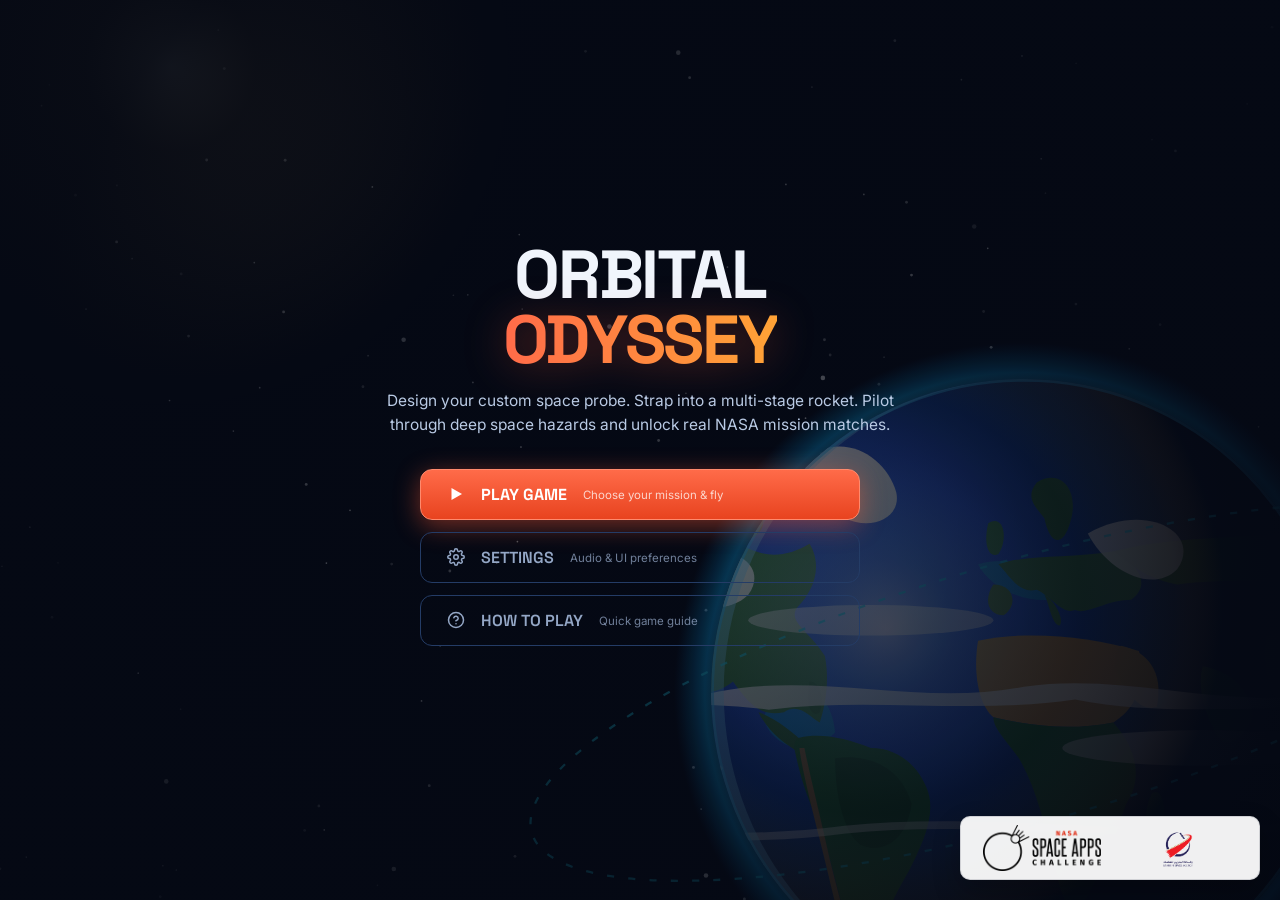
==== commit 1e22b4dc: "logo changes" ====
--- a/public/index.html
+++ b/public/index.html
@@ -76,7 +76,6 @@
         </div>
       </div>
       <div class="menu-partner-logos" aria-label="Project logos">
-        <img src="logos/Main_Logo_0544XEn.width-500.jpg" alt="Bahrain Polytechnic">
         <img src="logos/Copy_of_Space_Apps_Logo_Color_and_Black_ZqvBwG.width-500.png" alt="NASA Space Apps">
         <img src="logos/BAHRAIN_SPACE_AGENCY.width-500.png" alt="Bahrain Space Agency">
       </div>
--- a/public/css/styles.css
+++ b/public/css/styles.css
@@ -208,6 +208,11 @@
   stroke-width: 2;
 }
 
+.btn-svg.rocket-icon,
+.icon-svg.rocket-icon {
+  stroke-width: 2.2;
+}
+
 .icon-svg.tut-tag-svg {
   width: 14px;
   height: 14px;
@@ -543,7 +548,7 @@
   align-items: center;
   justify-content: center;
   gap: 16px;
-  width: min(400px, calc(100% - 40px));
+  width: min(300px, calc(100% - 40px));
   min-height: 64px;
   padding: 8px 14px;
   border: 1px solid rgba(15, 23, 42, .14);
@@ -3161,11 +3166,33 @@
   background: rgba(34, 211, 238, .18);
 }
 
+.tuner-range-wrap {
+  position: relative;
+  width: 100%;
+  height: 24px;
+}
+
+.tuner-slider-track {
+  position: absolute;
+  top: 50%;
+  left: 9px;
+  right: 9px;
+  height: 6px;
+  transform: translateY(-50%);
+  border-radius: 999px;
+  background: rgba(148, 163, 184, .24);
+  pointer-events: none;
+}
+
 .signal-zone {
+  position: absolute;
+  top: 0;
+  bottom: 0;
   border: 2px solid rgba(52, 211, 153, .95);
   border-radius: 5px;
   background: rgba(52, 211, 153, .42);
   box-shadow: 0 0 14px rgba(52, 211, 153, .4);
+  box-sizing: border-box;
 }
 
 .dsn-guide-copy {
@@ -3193,8 +3220,49 @@
 }
 
 .antenna-slider {
+  appearance: none;
+  -webkit-appearance: none;
   position: relative;
   z-index: 1;
+  width: 100%;
+  height: 24px;
+  margin: 0;
+  padding: 0;
+  background: transparent;
+  cursor: pointer;
+}
+
+.antenna-slider::-webkit-slider-runnable-track {
+  height: 6px;
+  background: transparent;
+}
+
+.antenna-slider::-webkit-slider-thumb {
+  -webkit-appearance: none;
+  appearance: none;
+  width: 18px;
+  height: 18px;
+  margin-top: -6px;
+  box-sizing: border-box;
+  border: 2px solid rgba(255, 255, 255, .9);
+  border-radius: 50%;
+  background: var(--cyan);
+  box-shadow: 0 0 10px rgba(34, 211, 238, .6);
+}
+
+.antenna-slider::-moz-range-track {
+  height: 6px;
+  background: transparent;
+}
+
+.antenna-slider::-moz-range-thumb {
+  width: 18px;
+  height: 18px;
+  box-sizing: border-box;
+  border: 2px solid rgba(255, 255, 255, .9);
+  border-radius: 50%;
+  background: var(--cyan);
+  box-shadow: 0 0 10px rgba(34, 211, 238, .6);
 }
 
 .ops-quick-rules {
@@ -4439,6 +4507,22 @@
 
 .volume-slider::-webkit-slider-thumb:hover {
   transform: scale(1.2);
+}
+
+.volume-slider::-moz-range-track {
+  height: 6px;
+  background: var(--line2);
+  border-radius: 3px;
+}
+
+.volume-slider::-moz-range-thumb {
+  width: 16px;
+  height: 16px;
+  border: 0;
+  border-radius: 50%;
+  background: var(--cyan);
+  cursor: pointer;
+  box-shadow: 0 0 8px var(--cyan);
 }
 
 .vol-val {
